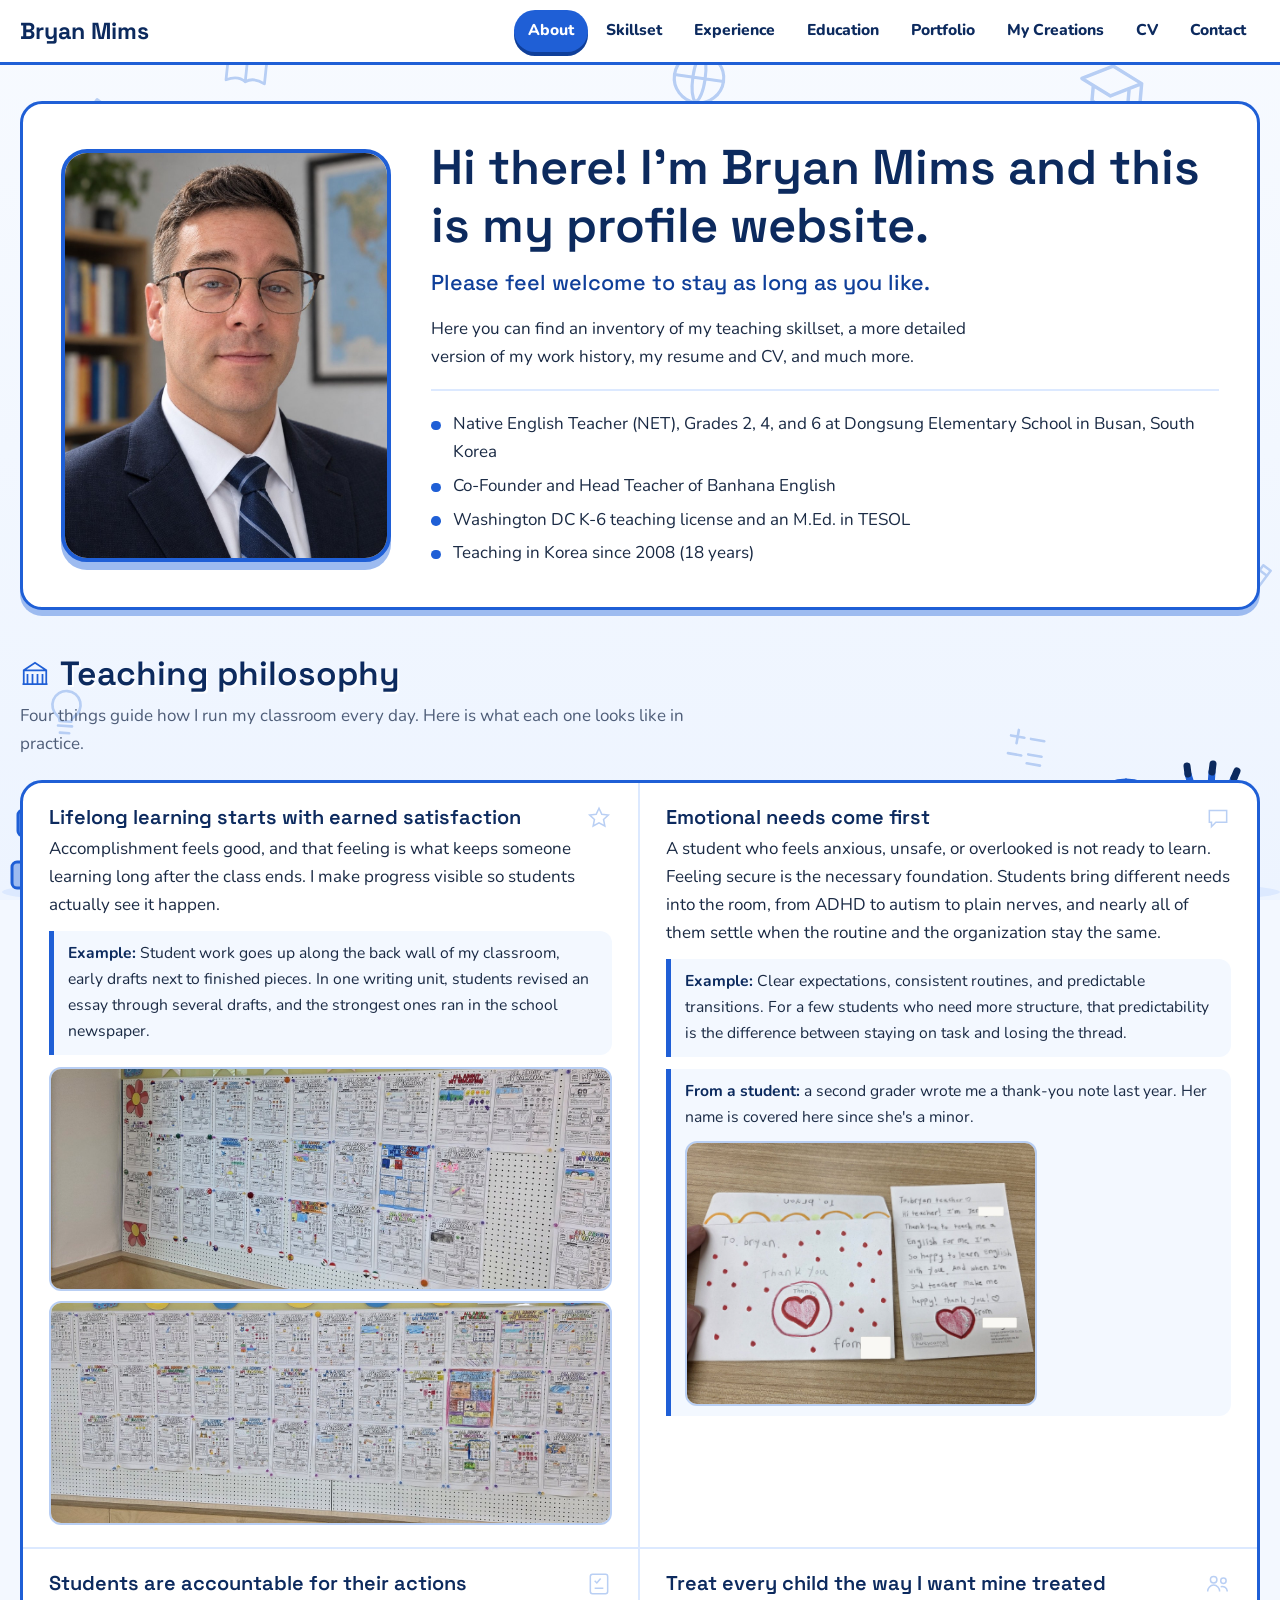
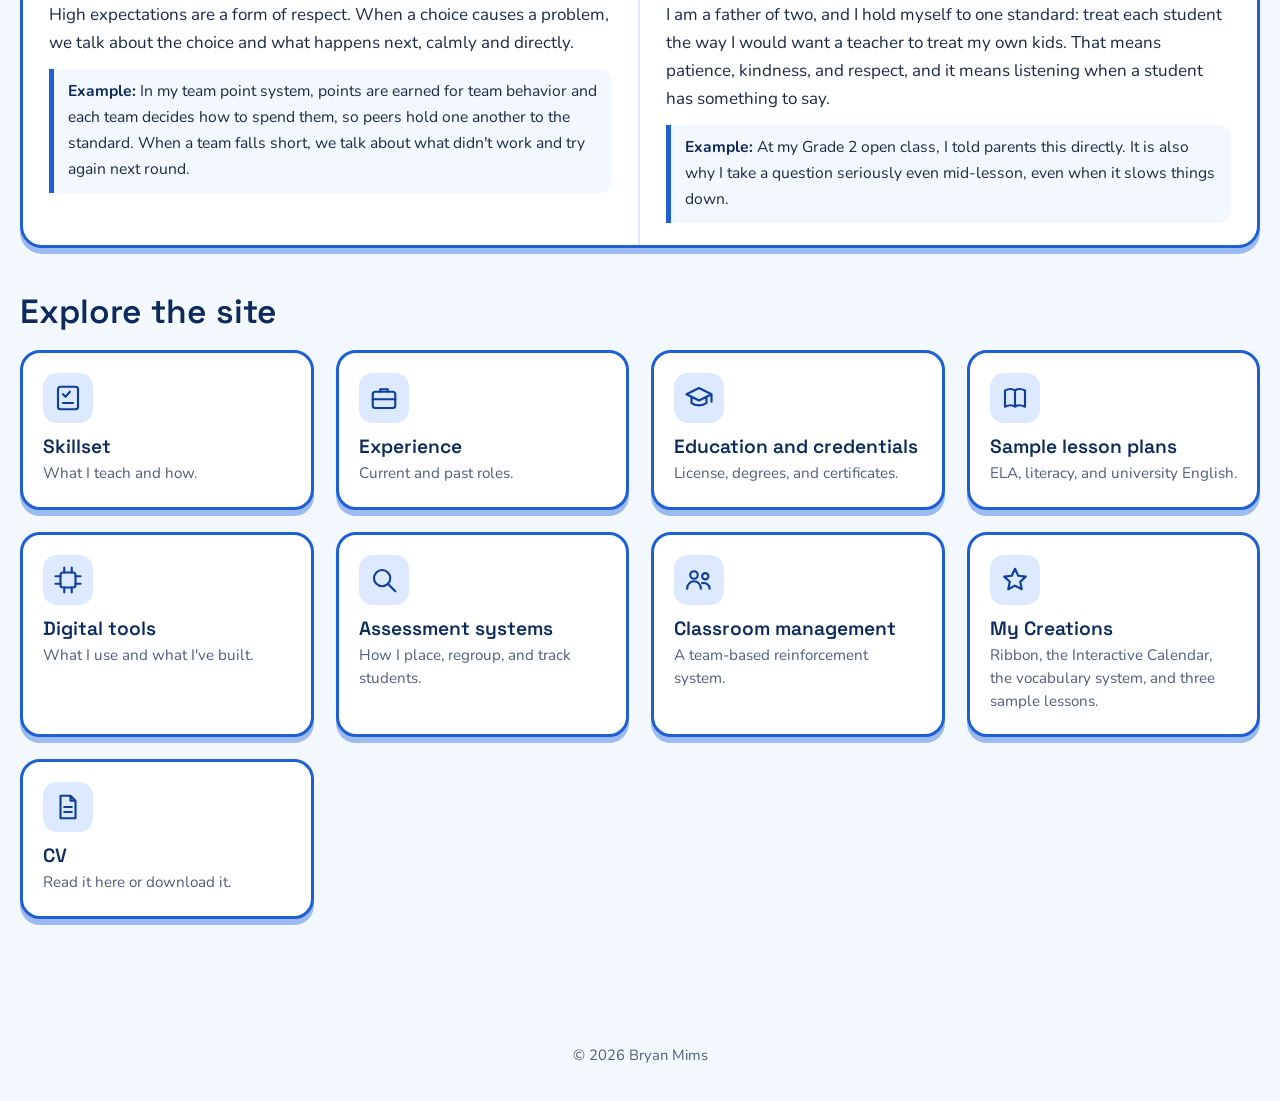
==== index.html @ e2390a22 "Add files via upload" ====
<!DOCTYPE html>
<html lang="en">
<head>
<meta charset="UTF-8">
<meta name="viewport" content="width=device-width, initial-scale=1">
<title>Bryan Mims | Elementary and EAL/ELA Teacher</title>
<meta name="description" content="Profile website of Bryan Mims, an elementary and EAL/ELA teacher in Busan, South Korea. Teaching skillset, work history, portfolio, resume and CV.">
<link rel="preconnect" href="https://fonts.googleapis.com">
<link rel="preconnect" href="https://fonts.gstatic.com" crossorigin>
<link href="https://fonts.googleapis.com/css2?family=Space+Grotesk:wght@500;600;700&family=Nunito:wght@400;600;700;800&display=swap" rel="stylesheet">
<style>
:root{
  --navy:#0C2A5E;
  --royal:#1F5FD6;
  --royal-dark:#0F3F9A;
  --sky:#DCE9FF;
  --ice:#F3F8FF;
  --line:#B9CFF4;
  --press:#9DBBF0;
  --ink:#1A2A44;
  --muted:#4E5D78;
  --white:#fff;
  --head:'Space Grotesk',system-ui,sans-serif;
  --body:'Nunito',system-ui,sans-serif;
}
*,*::before,*::after{box-sizing:border-box;margin:0;padding:0}
[hidden]{display:none!important}
html{scroll-behavior:auto}
body{font-family:var(--body);font-size:1.0625rem;line-height:1.65;color:var(--ink);background:var(--ice);min-height:100vh}
a{color:var(--royal);font-weight:700}
a:hover{color:var(--navy)}
:focus-visible{outline:3px solid var(--navy);outline-offset:3px;border-radius:6px}
[tabindex="-1"]:focus{outline:none}
h1,h2,h3{font-family:var(--head);color:var(--navy);line-height:1.2;font-weight:600}
h1{font-size:clamp(2rem,4.4vw,3.05rem)}
h2{font-size:clamp(1.55rem,3vw,2.1rem);margin-bottom:.5rem;text-shadow:2px 2px 0 rgba(255,255,255,.9)}
h3{font-size:1.25rem}
ul{padding-left:1.2rem}
li{margin:.3rem 0}
li::marker{color:var(--royal)}
.skip{position:absolute;left:-999px;top:8px;background:var(--navy);color:#fff;padding:8px 14px;border-radius:8px;z-index:200}
.skip:focus{left:8px}

/* ---------- background: faint line-art doodles that drift slowly ---------- */
.bg{position:fixed;inset:0;z-index:0;overflow:hidden;pointer-events:none;background:linear-gradient(180deg,#F7FAFF 0%,#EDF4FF 100%)}
.d{position:absolute;left:var(--x);top:var(--y);width:var(--s,64px);height:var(--s,64px);color:#B7CEF4;fill:none;stroke:currentColor;stroke-width:1.15;stroke-linecap:round;stroke-linejoin:round;
   transform:rotate(var(--r,0deg));animation:drift var(--t,20s) ease-in-out var(--dl,0s) infinite alternate}
@keyframes drift{to{transform:translate(var(--dx,10px),var(--dy,-16px)) rotate(calc(var(--r,0deg) + 5deg))}}
.corner{position:absolute;bottom:0}
.corner.l{left:0;width:190px}
.corner.r{right:0;width:220px}
@media (max-width:900px){.corner{display:none}.d.hide-sm{display:none}}
@media (prefers-reduced-motion:reduce){.d{animation:none}}

/* ---------- header ---------- */
header.top{position:sticky;top:0;z-index:100;background:var(--white);border-bottom:3px solid var(--royal)}
.bar{max-width:1580px;margin:0 auto;padding:10px 20px;display:flex;align-items:center;justify-content:space-between;gap:16px}
.brand{font-family:var(--head);font-size:1.45rem;font-weight:700;color:var(--navy);text-decoration:none;white-space:nowrap}
nav ul{list-style:none;display:flex;gap:4px;padding:0;flex-wrap:wrap}
nav li{margin:0}
nav a{display:block;padding:8px 14px;border-radius:999px;color:var(--navy);text-decoration:none;font-weight:800;font-size:.98rem;transition:background .15s}
nav a:hover{background:var(--sky)}
nav a[aria-current="page"]{background:var(--royal);color:#fff;box-shadow:0 4px 0 var(--royal-dark)}
.menu-btn{display:none;font:inherit;font-weight:800;background:var(--royal);color:#fff;border:0;border-radius:999px;padding:8px 18px;box-shadow:0 4px 0 var(--royal-dark);cursor:pointer}
@media (max-width:980px){
  .menu-btn{display:block}
  nav{display:none;position:absolute;left:0;right:0;top:100%;background:#fff;border-bottom:3px solid var(--royal);padding:8px 20px 16px}
  nav.open{display:block}
  nav ul{flex-direction:column}
}

/* ---------- layout ---------- */
main{position:relative;z-index:1;max-width:1580px;margin:0 auto;padding:36px 20px 80px}
.view > section,.view > header{margin-bottom:44px}
.lede{max-width:72ch;color:var(--muted);margin-bottom:22px}
.panel{background:var(--white);border:3px solid var(--royal);border-radius:22px;box-shadow:0 6px 0 var(--press);padding:28px 32px}
.soft{background:var(--white);border:2px solid var(--line);border-radius:18px;padding:22px 26px}
.stack > * + *{margin-top:18px}
.sec-target{scroll-margin-top:96px}
.pill{display:inline-block;font-size:.82rem;font-weight:800;padding:2px 12px;border-radius:999px;background:var(--sky);color:var(--royal-dark);border:1.5px solid var(--line);vertical-align:middle}
.file-link{display:inline-block;margin-left:8px;font-size:.92rem}
.btn{display:inline-block;background:var(--royal);color:#fff;text-decoration:none;font-weight:800;padding:10px 22px;border-radius:14px;box-shadow:0 5px 0 var(--royal-dark);transition:transform .1s}
.btn:hover{color:#fff;transform:translateY(-2px)}
.btn:active{transform:translateY(5px);box-shadow:none}
.btn.alt{background:#fff;color:var(--royal-dark);border:3px solid var(--royal);box-shadow:0 5px 0 var(--press)}
.btn.alt:hover{color:var(--navy)}

/* ---------- hero ---------- */
.hero{display:grid;grid-template-columns:330px 1fr;gap:40px;align-items:center;padding:34px 38px}
.portrait{width:100%;aspect-ratio:4/5;display:flex;align-items:flex-end;justify-content:center}
.portrait img{width:100%;height:100%;object-fit:cover;border:4px solid var(--royal);border-radius:26px;box-shadow:0 8px 0 var(--press);background:var(--sky)}
.portrait img.cutout{object-fit:contain;object-position:bottom;border:0;box-shadow:none;background:none;filter:drop-shadow(0 8px 18px rgba(12,42,94,.18))}
.hero h1{margin-bottom:10px}
.hero .welcome{font-family:var(--head);font-size:1.35rem;color:var(--royal-dark);font-weight:500;margin-bottom:14px}
.hero p{max-width:58ch}
.facts{list-style:none;padding:0;margin:18px 0 0;border-top:2px solid var(--sky);padding-top:14px}
.facts li{margin:.35rem 0;padding-left:1.4rem;position:relative}
.facts li::before{content:"";position:absolute;left:0;top:.62em;width:.6rem;height:.6rem;border-radius:50%;background:var(--royal)}
@media (max-width:820px){.hero{grid-template-columns:1fr;padding:24px}.portrait{max-width:280px;margin:0 auto}}

/* ---------- philosophy ---------- */
.phil{display:grid;grid-template-columns:1fr 1fr;gap:0}
.phil article{padding:22px 26px}
.phil article:nth-child(1),.phil article:nth-child(2){border-bottom:2px solid var(--sky)}
.phil article:nth-child(odd){border-right:2px solid var(--sky)}
.phil h3{margin-bottom:6px}
.phead{display:flex;align-items:flex-start;justify-content:space-between;gap:10px}
.p-ico{width:26px;height:26px;flex:none;fill:none;stroke:var(--line);stroke-width:1.4}
.eg em{font-style:italic;color:var(--muted);font-weight:600}
.wallgrid{display:grid;grid-template-columns:1fr 1fr;gap:10px;margin-top:12px}
.wallgrid img{width:100%;height:220px;object-fit:cover;object-position:top;border-radius:12px;border:2px solid var(--line)}
@media (max-width:480px){.wallgrid{grid-template-columns:1fr}.wallgrid img{height:260px}}
.wallstack{display:flex;flex-direction:column;gap:10px;margin-top:12px}
.wallstack img{width:100%;height:224px;object-fit:cover;object-position:center 60%;border-radius:12px;border:2px solid var(--line)}
.rulesgrid{display:grid;grid-template-columns:1fr 1fr;gap:10px;margin-top:12px}
.rulesgrid img{width:100%;height:260px;object-fit:contain;background:var(--ice);border-radius:12px;border:2px solid var(--line)}
@media (max-width:480px){.rulesgrid{grid-template-columns:1fr}}
.lessonrow{display:flex;align-items:center;justify-content:space-between;gap:20px;background:var(--white);border:2px solid var(--line);border-radius:16px;padding:16px 22px;margin-bottom:12px}
.lessonrow h3{font-size:1.05rem;margin-bottom:4px}
.lessonrow p{font-size:.92rem;color:var(--muted);margin:0}
.lessonrow .btn{flex:none}
@media (max-width:700px){.lessonrow{flex-direction:column;align-items:stretch;text-align:left}.lessonrow .btn{text-align:center}}
.eg{margin-top:12px;background:var(--ice);border-left:5px solid var(--royal);border-radius:0 12px 12px 0;padding:10px 14px;font-size:.98rem}
.eg b{color:var(--navy)}
@media (max-width:820px){.phil{grid-template-columns:1fr}.phil article{border-right:0!important;border-bottom:2px solid var(--sky)}.phil article:last-child{border-bottom:0}}

/* ---------- hub cards (borrowed from the Grade 2 open class dashboard) ---------- */
.hub{display:grid;grid-template-columns:repeat(4,1fr);gap:22px;margin-top:18px}
.card{display:block;text-decoration:none;color:var(--ink);background:var(--white);border:3px solid var(--royal);border-radius:20px;padding:20px 20px 22px;
      box-shadow:0 6px 0 var(--press);transition:transform .15s,box-shadow .15s,border-color .15s;font-weight:400}
.card:hover{transform:translateY(-3px);border-color:var(--navy);box-shadow:0 9px 0 var(--navy);color:var(--ink)}
.card:active{transform:translateY(6px);box-shadow:none}
.card .ico{width:50px;height:50px;border-radius:14px;background:var(--sky);display:grid;place-items:center;margin-bottom:12px}
.card .ico svg{width:30px;height:30px;fill:none;stroke:var(--royal-dark);stroke-width:1.7;stroke-linecap:round;stroke-linejoin:round}
.card h3{font-size:1.2rem;margin-bottom:4px}
.card p{font-size:.95rem;line-height:1.5;color:var(--muted)}
@media (max-width:1020px){.hub{grid-template-columns:repeat(2,1fr)}}
@media (max-width:520px){.hub{grid-template-columns:1fr}}

/* ---------- lists of skills / tools ---------- */
.two{display:grid;grid-template-columns:1fr 1fr;gap:22px}
@media (max-width:820px){.two{grid-template-columns:1fr}}
.tools{display:grid;grid-template-columns:repeat(2,1fr);gap:20px;margin-top:14px}
@media (max-width:820px){.tools{grid-template-columns:1fr}}
.tool h3{margin-bottom:6px}
.tool p{margin-bottom:8px}
.index-chips{display:flex;flex-wrap:wrap;gap:10px;margin:6px 0 30px}
.index-chips a{text-decoration:none;font-weight:800;font-size:.95rem;padding:7px 16px;border-radius:999px;background:#fff;border:2px solid var(--royal);color:var(--royal-dark)}
.index-chips a:hover{background:var(--royal);color:#fff}
.note{font-size:.95rem;color:var(--muted)}

/* ---------- experience ---------- */
.role{display:grid;grid-template-columns:190px 1fr;gap:26px}
.role + .role{margin-top:20px}
.when{font-family:var(--head);font-size:1.1rem;color:var(--royal-dark);font-weight:600}
.role h3{margin-bottom:2px}
.org{font-weight:800;color:var(--muted);margin-bottom:8px}
@media (max-width:760px){.role{grid-template-columns:1fr;gap:6px}}

/* ---------- CV paper ---------- */
.paper{background:#fff;border:2px solid var(--line);border-radius:6px;box-shadow:0 12px 30px rgba(12,42,94,.14);padding:44px 52px;max-width:820px;margin:8px auto 0}
.paper h1{font-size:2rem;text-align:left}
.paper .contact{color:var(--muted);margin-bottom:18px;border-bottom:3px solid var(--royal);padding-bottom:12px}
.paper h2{font-size:1.15rem;margin:22px 0 6px;text-shadow:none;border-bottom:1px solid var(--line);padding-bottom:3px}
.paper h3{font-size:1.02rem;font-family:var(--body);font-weight:800}
.paper p,.paper li{font-size:.98rem;line-height:1.55}
.paper .row{display:flex;justify-content:space-between;gap:12px;flex-wrap:wrap}
@media (max-width:640px){.paper{padding:26px 22px}}

footer{position:relative;z-index:1;text-align:center;color:var(--muted);font-size:.92rem;padding:0 20px 34px}
</style>
</head>
<body>
<a class="skip" href="#main">Skip to content</a>

<!-- icon library (used by the background and the cards) -->
<svg width="0" height="0" style="position:absolute" aria-hidden="true" focusable="false">
  <defs>
    <symbol id="i-book" viewBox="0 0 24 24"><path d="M4 6c3-1.5 6-1.5 8 0v13c-2-1.5-5-1.5-8 0z M20 6c-3-1.5-6-1.5-8 0v13c2-1.5 5-1.5 8 0z"/></symbol>
    <symbol id="i-pencil" viewBox="0 0 24 24"><path d="M4 20l1-4L17 4l3 3L8 19z M15 6l3 3"/></symbol>
    <symbol id="i-bulb" viewBox="0 0 24 24"><path d="M9 18h6 M10 21h4 M12 3a6 6 0 0 0-3.5 10.9c.6.5 1 1.2 1 2.1h5c0-.9.4-1.6 1-2.1A6 6 0 0 0 12 3z"/></symbol>
    <symbol id="i-globe" viewBox="0 0 24 24"><circle cx="12" cy="12" r="9"/><path d="M3 12h18 M12 3c3 3 3 15 0 18 M12 3c-3 3-3 15 0 18"/></symbol>
    <symbol id="i-ruler" viewBox="0 0 24 24"><rect x="2" y="8" width="20" height="8" rx="1.5"/><path d="M6 8v3 M10 8v4 M14 8v3 M18 8v4"/></symbol>
    <symbol id="i-bubble" viewBox="0 0 24 24"><path d="M4 5h16v11H10l-4 4v-4H4z"/></symbol>
    <symbol id="i-cap" viewBox="0 0 24 24"><path d="M2 9l10-5 10 5-10 5z M6 11.5V16c3 2.5 9 2.5 12 0v-4.5 M22 9v6"/></symbol>
    <symbol id="i-search" viewBox="0 0 24 24"><circle cx="10.5" cy="10.5" r="6.5"/><path d="M15.5 15.5L21 21"/></symbol>
    <symbol id="i-star" viewBox="0 0 24 24"><path d="M12 3l2.6 5.6 6 .7-4.4 4.1 1.2 6L12 16.5 6.6 19.4l1.2-6L3.4 9.3l6-.7z"/></symbol>
    <symbol id="i-math" viewBox="0 0 24 24"><path d="M5 8h6 M8 5v6 M14 8h6 M5 16h6 M14 15h6 M14 19h6"/></symbol>
    <symbol id="i-people" viewBox="0 0 24 24"><circle cx="8" cy="8" r="3"/><circle cx="17" cy="9" r="2.5"/><path d="M2.5 19c0-3.5 2.5-6 5.5-6s5.5 2.5 5.5 6 M14.5 14.5c3-.6 6 1 6 4.5"/></symbol>
    <symbol id="i-check" viewBox="0 0 24 24"><rect x="4" y="3" width="16" height="18" rx="2"/><path d="M8 9l2 2 3.5-4 M8 16h8"/></symbol>
    <symbol id="i-briefcase" viewBox="0 0 24 24"><rect x="3" y="7" width="18" height="13" rx="2"/><path d="M9 7V5h6v2 M3 13h18"/></symbol>
    <symbol id="i-doc" viewBox="0 0 24 24"><path d="M6 3h8l4 4v14H6z M14 3v4h4 M9 12h6 M9 16h6"/></symbol>
    <symbol id="i-chip" viewBox="0 0 24 24"><rect x="6" y="6" width="12" height="12" rx="2"/><path d="M9 2v4 M15 2v4 M9 18v4 M15 18v4 M2 9h4 M2 15h4 M18 9h4 M18 15h4"/></symbol>
    <symbol id="i-columns" viewBox="0 0 24 24"><path d="M2 20h20 M3 20V9l9-6 9 6v11 M6 20v-8 M10 20v-8 M14 20v-8 M18 20v-8 M3 9h18"/></symbol>
  </defs>
</svg>

<div class="bg" aria-hidden="true">
  <svg class="d" style="--x:4%;--y:10%;--s:70px;--r:-8deg;--t:22s"><use href="#i-pencil"/></svg>
  <svg class="d" style="--x:17%;--y:4%;--s:58px;--r:6deg;--t:18s;--dl:-4s"><use href="#i-book"/></svg>
  <svg class="d hide-sm" style="--x:33%;--y:12%;--s:52px;--r:-4deg;--t:24s;--dl:-9s"><use href="#i-bulb"/></svg>
  <svg class="d" style="--x:52%;--y:5%;--s:66px;--r:8deg;--t:20s;--dl:-2s"><use href="#i-globe"/></svg>
  <svg class="d hide-sm" style="--x:68%;--y:13%;--s:54px;--r:-10deg;--t:26s;--dl:-12s"><use href="#i-star"/></svg>
  <svg class="d" style="--x:84%;--y:6%;--s:72px;--r:5deg;--t:19s;--dl:-6s"><use href="#i-cap"/></svg>
  <svg class="d hide-sm" style="--x:93%;--y:24%;--s:56px;--r:-6deg;--t:23s;--dl:-3s"><use href="#i-bubble"/></svg>
  <svg class="d" style="--x:2%;--y:34%;--s:60px;--r:9deg;--t:21s;--dl:-8s"><use href="#i-math"/></svg>
  <svg class="d hide-sm" style="--x:8%;--y:56%;--s:66px;--r:-5deg;--t:25s;--dl:-14s"><use href="#i-ruler"/></svg>
  <svg class="d" style="--x:90%;--y:44%;--s:62px;--r:7deg;--t:22s;--dl:-5s"><use href="#i-search"/></svg>
  <svg class="d hide-sm" style="--x:96%;--y:62%;--s:52px;--r:-8deg;--t:18s;--dl:-10s"><use href="#i-pencil"/></svg>
  <svg class="d" style="--x:3%;--y:76%;--s:56px;--r:4deg;--t:24s;--dl:-7s"><use href="#i-bulb"/></svg>
  <svg class="d hide-sm" style="--x:22%;--y:88%;--s:58px;--r:-7deg;--t:20s;--dl:-1s"><use href="#i-star"/></svg>
  <svg class="d" style="--x:44%;--y:90%;--s:60px;--r:5deg;--t:27s;--dl:-11s"><use href="#i-book"/></svg>
  <svg class="d hide-sm" style="--x:63%;--y:86%;--s:64px;--r:-4deg;--t:21s;--dl:-13s"><use href="#i-globe"/></svg>
  <svg class="d" style="--x:78%;--y:80%;--s:54px;--r:10deg;--t:19s;--dl:-5s"><use href="#i-math"/></svg>
  <!-- bottom-left: stack of books -->
  <svg class="corner l" viewBox="0 0 190 130" fill="none" stroke-linejoin="round" stroke-linecap="round">
    <ellipse cx="80" cy="122" rx="78" ry="8" fill="#DCE9FF"/>
    <rect x="12" y="92" width="140" height="26" rx="5" fill="#9DBBF0" stroke="#1F5FD6" stroke-width="3"/>
    <rect x="26" y="66" width="120" height="26" rx="5" fill="#DCE9FF" stroke="#1F5FD6" stroke-width="3"/>
    <rect x="18" y="40" width="126" height="26" rx="5" fill="#6F9BEA" stroke="#1F5FD6" stroke-width="3"/>
    <path d="M32 105h34 M44 79h34 M34 53h34" stroke="#fff" stroke-width="4"/>
  </svg>
  <!-- bottom-right: globe and pencil cup -->
  <svg class="corner r" viewBox="0 0 220 150" fill="none" stroke-linejoin="round" stroke-linecap="round">
    <ellipse cx="120" cy="142" rx="100" ry="8" fill="#DCE9FF"/>
    <circle cx="66" cy="72" r="42" fill="#DCE9FF" stroke="#1F5FD6" stroke-width="3"/>
    <path d="M24 72h84 M66 30c16 14 16 70 0 84 M66 30c-16 14-16 70 0 84" stroke="#1F5FD6" stroke-width="3"/>
    <path d="M40 128h52 M66 114v14" stroke="#1F5FD6" stroke-width="5"/>
    <path d="M136 50L128 24 M150 50l2-28 M164 50l10-22" stroke="#1F5FD6" stroke-width="7"/>
    <path d="M128 24l-1-8 M152 22l1-8 M174 28l3-7" stroke="#0C2A5E" stroke-width="7"/>
    <rect x="124" y="50" width="56" height="70" rx="8" fill="#9DBBF0" stroke="#1F5FD6" stroke-width="3"/>
    <path d="M124 74h56" stroke="#fff" stroke-width="4"/>
  </svg>
</div>

<header class="top">
  <div class="bar">
    <a class="brand" href="#/about">Bryan Mims</a>
    <button class="menu-btn" id="menu-btn" aria-expanded="false" aria-controls="nav">Menu</button>
    <nav id="nav" aria-label="Main">
      <ul>
        <li><a href="#/about" data-view="about">About</a></li>
        <li><a href="#/teaching" data-view="teaching">Skillset</a></li>
        <li><a href="#/experience" data-view="experience">Experience</a></li>
        <li><a href="#/learning" data-view="learning">Education</a></li>
        <li><a href="#/portfolio" data-view="portfolio">Portfolio</a></li>
        <li><a href="#/creations" data-view="creations">My Creations</a></li>
        <li><a href="#/cv" data-view="cv">CV</a></li>
        <li><a href="#/contact" data-view="contact">Contact</a></li>
      </ul>
    </nav>
  </div>
</header>

<main id="main">

<!-- =============================== ABOUT =============================== -->
<div class="view" id="v-about">
  <section class="panel hero" aria-labelledby="hi">
    <div class="portrait">
      <img id="portrait" src="bryan.jpg" alt="Bryan Mims" width="330" height="412">
    </div>
    <div>
      <h1 id="hi">Hi there! I'm Bryan Mims and this is my profile website.</h1>
      <p class="welcome">Please feel welcome to stay as long as you like.</p>
      <p>Here you can find an inventory of my teaching skillset, a more detailed version of my work history, my resume and CV, and much more.</p>
      <ul class="facts">
        <li>Native English Teacher (NET), Grades 2, 4, and 6 at Dongsung Elementary School in Busan, South Korea</li>
        <li>Co-Founder and Head Teacher of Banhana English</li>
        <li>Washington DC K-6 teaching license and an M.Ed. in TESOL</li>
        <li>Teaching in Korea since 2008 (<span data-years-since="2008-07">18</span> years)</li>
      </ul>
    </div>
  </section>

  <section aria-labelledby="phil-h">
    <h2 id="phil-h" style="display:flex;align-items:center;gap:10px">
      <svg width="30" height="30" style="stroke:var(--royal);stroke-width:1.4;fill:none;flex:none"><use href="#i-columns"/></svg>
      Teaching philosophy
    </h2>
    <p class="lede">Four things guide how I run my classroom every day. Here is what each one looks like in practice.</p>
    <div class="panel phil" style="padding:0">
      <article>
        <div class="phead"><h3>Lifelong learning starts with earned satisfaction</h3><svg class="p-ico"><use href="#i-star"/></svg></div>
        <p>Accomplishment feels good, and that feeling is what keeps someone learning long after the class ends. I make progress visible so students actually see it happen.</p>
        <p class="eg"><b>Example:</b> Student work goes up along the back wall of my classroom, early drafts next to finished pieces. In one writing unit, students revised an essay through several drafts, and the strongest ones ran in the school newspaper.</p>
        <div class="wallstack">
          <img src="wall-1.jpg" alt="Student vacation-report projects displayed along the classroom wall" loading="lazy">
          <img src="wall-2.jpg" alt="A full wall of student work covering multiple grade sections" loading="lazy">
        </div>
      </article>
      <article>
        <div class="phead"><h3>Emotional needs come first</h3><svg class="p-ico"><use href="#i-bubble"/></svg></div>
        <p>A student who feels anxious, unsafe, or overlooked is not ready to learn. Feeling secure is the necessary foundation. Students bring different needs into the room, from ADHD to autism to plain nerves, and nearly all of them settle when the routine and the organization stay the same.</p>
        <p class="eg"><b>Example:</b> Clear expectations, consistent routines, and predictable transitions. For a few students who need more structure, that predictability is the difference between staying on task and losing the thread.</p>
        <p class="eg" style="margin-top:12px"><b>From a student:</b> a second grader wrote me a thank-you note last year. Her name is covered here since she's a minor. <img src="thankyou-card-redacted.jpg" alt="A handwritten thank-you card from a student, name redacted" loading="lazy" style="display:block;margin-top:10px;border-radius:12px;border:2px solid var(--line);max-width:352px;width:100%"></p>
      </article>
      <article>
        <div class="phead"><h3>Students are accountable for their actions</h3><svg class="p-ico"><use href="#i-check"/></svg></div>
        <p>High expectations are a form of respect. When a choice causes a problem, we talk about the choice and what happens next, calmly and directly.</p>
        <p class="eg"><b>Example:</b> In my team point system, points are earned for team behavior and each team decides how to spend them, so peers hold one another to the standard. When a team falls short, we talk about what didn't work and try again next round.</p>
      </article>
      <article>
        <div class="phead"><h3>Treat every child the way I want mine treated</h3><svg class="p-ico"><use href="#i-people"/></svg></div>
        <p>I am a father of two, and I hold myself to one standard: treat each student the way I would want a teacher to treat my own kids. That means patience, kindness, and respect, and it means listening when a student has something to say.</p>
        <p class="eg"><b>Example:</b> At my Grade 2 open class, I told parents this directly. It is also why I take a question seriously even mid-lesson, even when it slows things down.</p>
      </article>
    </div>
  </section>

  <section aria-labelledby="hub-h">
    <h2 id="hub-h">Explore the site</h2>
    <div class="hub">
      <a class="card" href="#/teaching"><div class="ico"><svg><use href="#i-check"/></svg></div><h3>Skillset</h3><p>What I teach and how.</p></a>
      <a class="card" href="#/experience"><div class="ico"><svg><use href="#i-briefcase"/></svg></div><h3>Experience</h3><p>Current and past roles.</p></a>
      <a class="card" href="#/learning"><div class="ico"><svg><use href="#i-cap"/></svg></div><h3>Education and credentials</h3><p>License, degrees, and certificates.</p></a>
      <a class="card" href="#/portfolio/lessons"><div class="ico"><svg><use href="#i-book"/></svg></div><h3>Sample lesson plans</h3><p>ELA, literacy, and university English.</p></a>
      <a class="card" href="#/portfolio/tools"><div class="ico"><svg><use href="#i-chip"/></svg></div><h3>Digital tools</h3><p>What I use and what I've built.</p></a>
      <a class="card" href="#/portfolio/assessment"><div class="ico"><svg><use href="#i-search"/></svg></div><h3>Assessment systems</h3><p>How I place, regroup, and track students.</p></a>
      <a class="card" href="#/teaching/management"><div class="ico"><svg><use href="#i-people"/></svg></div><h3>Classroom management</h3><p>A team-based reinforcement system.</p></a>
      <a class="card" href="#/creations"><div class="ico"><svg><use href="#i-star"/></svg></div><h3>My Creations</h3><p>Ribbon, the Interactive Calendar, the vocabulary system, and three sample lessons.</p></a>
      <a class="card" href="#/cv"><div class="ico"><svg><use href="#i-doc"/></svg></div><h3>CV</h3><p>Read it here or download it.</p></a>
    </div>
  </section>
</div>

<!-- =============================== TEACHING =============================== -->
<div class="view" id="v-teaching" hidden>
  <header>
    <h1>Teaching</h1>
    <p class="lede">My teaching skillset, grouped by the kind of work. I plan with the Science of Learning in mind: retrieval practice, spaced repetition, and cognitive load.</p>
  </header>

  <section class="two">
    <div class="soft" id="teaching-language">
      <h3>Language and literacy</h3>
      <ul>
        <li>EAL and ELA instruction ranging from foundational language work to textual analysis and formal essay composition, including literature analysis covering theme, character, foreshadowing, and symbolism</li>
        <li>Vocabulary instruction on a CEFR-aligned progression across 20 lists</li>
        <li>TOEIC Bridge preparation, with TOEIC Bridge scores used to level students</li>
        <li>Sentence frames, word banks, and visual supports for lower-level English learners</li>
      </ul>
    </div>
    <div class="soft" id="teaching-differentiation">
      <h3>Differentiation</h3>
      <ul>
        <li>Vocabulary test scores regroup students into mild, medium, and spicy tiers</li>
        <li>Kagan cooperative groups of four</li>
        <li>Responsive differentiation for students showing attention or executive-function challenges, based on what I observe in class</li>
      </ul>
    </div>
    <div class="soft" id="teaching-design">
      <h3>Instructional design</h3>
      <ul>
        <li>I start from the coursebook, then build my own pacing schedule and unit arc so the material fits the school calendar</li>
        <li>Practice ratios follow Rosenshine's principles, and content is chunked to manage cognitive load</li>
        <li>Retrieval practice and spaced repetition are built into tests and lesson sequences</li>
        <li>24+ interactive lesson decks and games for Grades 2, 3, 4, and 6, made for classroom TV display</li>
      </ul>
    </div>
    <div class="soft" id="teaching-tech">
      <h3>Technology and Agentic AI</h3>
      <ul>
        <li>Google Workspace and Google Classroom for daily instruction and communication</li>
        <li>Creative problem solving through Agentic AI: I direct Claude Projects to produce lesson decks, worksheets, pacing plans, and assessment tools</li>
        <li>I write the pedagogy and the specification. Claude writes the code under my direction</li>
      </ul>
      <p style="margin-top:10px"><a href="#/portfolio/tools">See everything I use and everything I've built</a></p>
    </div>
  </section>

  <section class="panel sec-target" id="teaching-management">
    <h2>Classroom management</h2>
    <div class="stack">
      <p>I built a team-based positive reinforcement system grounded in Kagan cooperative learning research. Points are awarded for team behavior, not individual behavior, and each team decides together how to spend what it has earned.</p>
      <p>That makes it different from individual token systems such as ClassDojo. Students have to hold one another accountable, and the team stays cohesive because everyone shares the outcome.</p>
      <ul>
        <li>Casual but strict, built through consistent routines rather than rigid control</li>
        <li>24 forty-minute periods a week, with classes rotating through my room all day</li>
        <li>New at Dongsung in 2026. My observation is that behavior has improved. I have not yet tracked referral or transition-time data</li>
      </ul>
      <div class="rulesgrid">
        <img src="rules-1.jpg" alt="Classroom rule signs: No Silly Monkeys, No Touchy Turtles" loading="lazy">
        <img src="rules-2-point-store.jpg" alt="Classroom rule signs and Bryan's Point Store tracking sheet" loading="lazy">
      </div>
      <p><a href="classroom-management.html">Read the full case study</a></p>
    </div>
  </section>
</div>

<!-- =============================== PORTFOLIO =============================== -->
<div class="view" id="v-portfolio" hidden>
  <header>
    <h1>Portfolio</h1>
    <p class="lede">The evidence behind the skills list. Jump to a section or read straight through.</p>
    <div class="index-chips">
      <a href="#/portfolio/curriculum">Curriculum design</a>
      <a href="#/portfolio/eal">EAL and multilingual learners</a>
      <a href="#/portfolio/tools">Technology and AI</a>
      <a href="#/portfolio/elementary">Elementary teaching</a>
      <a href="#/portfolio/university">University teaching</a>
      <a href="#/portfolio/assessment">Assessment</a>
      <a href="#/portfolio/lessons">Lesson plans</a>
      <a href="#/portfolio/projects">Classroom projects</a>
      <a href="#/learning">Credentials</a>
    </div>
  </header>

  <section class="soft sec-target" id="portfolio-curriculum">
    <h2>Curriculum design</h2>
    <ul>
      <li>Designed the school-wide vocabulary curriculum at Dongsung: 20 lists (5 grades by 4 proficiency levels) on a CEFR-aligned progression</li>
      <li>Built the master list in the first semester so it could be reused in later semesters, not used once and dropped</li>
      <li>Audited the lists for duplicate words across grades and for translation ambiguity</li>
      <li>Build pacing schedules from the coursebook and the real school calendar, including holidays, testing days, and special classes</li>
    </ul>
    <p style="margin-top:8px"><a href="vocabulary-system.html">Read the vocabulary system case study</a> &middot; <a href="#/creations">See how the words are chosen</a></p>
  </section>

  <section class="soft sec-target" id="portfolio-eal">
    <h2>EAL and multilingual learners</h2>
    <ul>
      <li>Teaching English learners in Korea since July 2008, currently Grades 2, 4, and 6</li>
      <li>M.Ed. in TESOL (Framingham State University) and a 160-hour TESOL Certificate (University of Wisconsin-River Falls)</li>
      <li>Lesson decks include Korean translation toggles, so students can check meaning when they need to</li>
      <li>Instruction ranges from foundational language work to textual analysis and formal essay composition, even though the course label says EAL</li>
    </ul>
  </section>

  <section class="sec-target" id="portfolio-tools">
    <h2>Technology and AI</h2>
    <p class="lede" style="margin-bottom:6px">I design the pedagogy and write the specifications. Claude, working under my direction through Agentic AI workflows, writes the code. I do not present this as personal programming skill.</p>
    <div class="soft" style="margin-bottom:20px">
      <h3>What I use</h3>
      <ul>
        <li>Google Workspace and Google Classroom for lesson materials, communication, and daily class management</li>
        <li>Claude Projects, directed to build lesson decks, worksheets, pacing plans, and assessment tools against my own specifications</li>
      </ul>
    </div>
    <h3 style="margin-bottom:12px">What I've built</h3>
    <div class="tools">
      <div class="soft tool"><h3>Vocabulary assessment system</h3><p>A Python pipeline that prints tests and answer keys for all 20 lists from a single source.</p><a href="vocabulary-system.html">Case study</a></div>
      <div class="soft tool"><h3>HTML lesson builder</h3><p>24+ interactive lessons and games on a fixed 1280 by 720 canvas for classroom TVs, built from the coursebook I am teaching.</p><a href="lesson-builder.html">Case study</a></div>
      <div class="soft tool"><h3>Growth Spiral <span class="pill">In development</span></h3><p>A formative assessment pipeline. I photograph student work, Claude scores and sorts it by skill, and a Google Sheet tracks each student and skill over time.</p><a href="growth-spiral.html">Case study</a></div>
      <div class="soft tool"><h3>Interactive Calendar</h3><p>An adaptive weekly, monthly, and yearly planner that recalculates pacing automatically when a lesson is skipped or cut short.</p><a href="#/creations">See it in My Creations</a></div>
      <div class="soft tool"><h3>Ribbon Overlay</h3><p>A desktop app that runs over ebooks and slides as a team score tracker, timer, and randomizer, now with an attendance module.</p><a href="#/creations">Try the live demo</a></div>
      <div class="soft tool"><h3>Essay self-correction tool</h3><p>Takes a photo of a rough-draft essay and produces a worksheet that helps students find and fix their own errors. I used it to rank essays for the school newspaper.</p></div>
      <div class="soft tool"><h3>Writing Helper</h3><p>A conversational Claude project for second-draft feedback and rubric-based grades on essays students submit as text.</p></div>
    </div>
  </section>

  <section class="soft sec-target" id="portfolio-elementary">
    <h2>Elementary teaching</h2>
    <ul>
      <li>Grades 2, 4, and 6 at Dongsung Elementary School since April 2026, with classes of 16 to 22 students</li>
      <li>Lesson decks written for four textbook series: Oxford Beehive, Voices 2, Oxford Discover, and Wonderful World</li>
      <li>Elementary Education Teacher License (K-6), Washington DC</li>
    </ul>
  </section>

  <section class="soft sec-target" id="portfolio-university">
    <h2>University teaching</h2>
    <ul>
      <li>Taught at Dong-A University in Busan from 2016 to 2026, alongside running Banhana English for the whole period</li>
      <li>Outstanding Teacher Award, Pukyong National University, 2013 and 2014</li>
    </ul>
  </section>

  <section class="soft sec-target" id="portfolio-assessment">
    <h2>Assessment</h2>
    <ul>
      <li><b>Placement:</b> TOEIC Bridge scores level students</li>
      <li><b>Regrouping:</b> vocabulary test scores move students between mild, medium, and spicy tiers inside Kagan teams of four</li>
      <li><b>Test design:</b> word order is re-randomized on every test, and some words deliberately repeat between tests for retrieval practice</li>
      <li><b>Tracking:</b> Growth Spiral records scores by student and skill over time (in development)</li>
      <li><b>Writing:</b> rubric-based scoring, with rubrics generated to fit each project</li>
    </ul>
  </section>

  <section class="soft sec-target" id="portfolio-lessons">
    <h2>Sample lesson plans</h2>
    <p class="note" style="margin-bottom:8px">A five-lesson Grade 5 ELA unit on travel writing and evidence in reading, written as a teacher candidate in my DC K-6 preparation program, with clinical practice at Banhana English.</p>
    <ol style="padding-left:1.4rem">
      <li>A Trip to Peru <a class="file-link" href="lesson-plans/lesson-1-a-trip-to-peru.pdf" data-file hidden>PDF</a></li>
      <li>The Grand Canyon: Vocabulary Discovery <a class="file-link" href="lesson-plans/lesson-2-grand-canyon.pdf" data-file hidden>PDF</a></li>
      <li>Brochure Creation, Part 1 <a class="file-link" href="lesson-plans/lesson-3-brochure-creation.pdf" data-file hidden>PDF</a></li>
      <li>Presentation Polishing <a class="file-link" href="lesson-plans/lesson-4-presentation-polishing.pdf" data-file hidden>PDF</a></li>
      <li>Life Out There: Evidence in Reading <a class="file-link" href="lesson-plans/lesson-5-evidence-in-reading.pdf" data-file hidden>PDF</a></li>
    </ol>

    <p class="note" style="margin:20px 0 8px">Three of the interactive lesson decks I direct Claude to build, shown as I actually use them in class. Each is a single self-contained page.</p>
    <ul style="padding-left:1.4rem">
      <li><b>Tech &amp; Talk</b> (Grade 6, Module 4) &nbsp;
        <a href="tech-talk-g6-lesson.html">View lesson</a> &middot;
        <a href="tech-talk-g6-lesson.html" download>Download</a>
      </li>
      <li><b>Around Town: Transportation</b> (Grade 2, Unit 5) &nbsp;
        <a href="around-town-g2-lesson.html">View lesson</a> &middot;
        <a href="around-town-g2-lesson.html" download>Download</a>
      </li>
      <li><b>Percy Jackson and the Lightning Thief</b> (Chapter 10 demo) &nbsp;
        <a href="percy-jackson-ch10-lesson.html">View lesson</a> &middot;
        <a href="percy-jackson-ch10-lesson.html" download>Download</a>
      </li>
    </ul>
  </section>

  <section class="soft sec-target" id="portfolio-projects">
    <h2>Classroom projects</h2>
    <ul>
      <li><b>Grade 2 open class:</b> a grocery store lesson for parents. Students guess foods from clues, learn negotiation phrases with Korean support, practice in pairs, and then perform</li>
      <li><b>School newspaper:</b> the essay self-correction tool helped rank student essays to choose the writers whose work was published</li>
      <li><b>Interactive lesson games:</b> made for classroom TVs and used in real lessons</li>
    </ul>
  </section>
</div>

<!-- =============================== MY CREATIONS =============================== -->
<div class="view" id="v-creations" hidden>
  <header>
    <h1>My Creations</h1>
    <p class="lede">Tools I built to solve a real problem in my own teaching, and sample lessons I've made along the way.</p>
  </header>

  <h2 style="margin-bottom:14px">Tools I created</h2>

  <section class="panel sec-target" id="creations-ribbon">
    <h2>Ribbon Overlay, version 3</h2>
    <p>I couldn't find a tool that did everything I needed for classroom management, so I built one myself, with a little help from Claude. This is Ribbon, version 3.</p>
    <p>It's a lightweight tool that starts as a small floating button sitting on top of anything on your screen: a PowerPoint, a website, an ebook, a PDF, whatever you're teaching from. Click it, and it expands into a full ribbon of tools, still floating on top of everything underneath. I've since combined it with a separate whiteboard website, which replicates most of what my standalone lesson decks do, with far less prep time.</p>
    <h3 style="margin-top:14px">Built in</h3>
    <ul>
      <li>A countdown timer</li>
      <li>Group and team points</li>
      <li>A group-order randomizer</li>
      <li>A random student selector tied to Kagan cooperative learning roles &mdash; each desk is labeled with a color for its group and a letter (A/B/C/D) for its role within that group, so the ribbon can call on "Blue C" and every student knows exactly who that is</li>
      <li>A customizable celebration pop-up. One class is obsessed with moon shoes, the 90s toy, long story, so I loaded a picture of one in and click it whenever a student does something above and beyond, on top of the usual team point</li>
      <li>An attendance module that tracks daily attendance and behavior strikes over the long term</li>
    </ul>
    <p style="margin-top:16px"><a class="btn" href="ribbon-demo.html" style="font-size:1.05rem">Try it here (no download version)</a></p>
    <p class="note" style="margin-top:8px">This is a self-contained HTML version. There's nothing to download to try it.</p>
  </section>

  <section class="panel sec-target" id="creations-calendar">
    <h2>Interactive Calendar</h2>
    <p>An adaptive weekly, monthly, and yearly planner. It tracks grade-level lesson progression against the school schedule, and when a lesson is skipped, cut short, or interrupted, it recalculates the class's position in the curriculum automatically.</p>
    <p>A built-in AI advisor recommends whether unfinished content should carry into the next session, fold into a later review, or be dropped, weighing retrieval-practice and pacing tradeoffs. It tracks holidays and recurring events, and surfaces how many free days remain for games, review, or extra instruction.</p>
    <p>Currently configured for Dongsung's own schedule. The underlying template could be adapted to another teacher's schedule with modification. Screenshots below; book titles and the school name are redacted.</p>
    <div class="wallgrid" style="margin-top:16px">
      <img src="planner-weekly-view.png" alt="Interactive Calendar board showing lesson status by color: completed, partial, and flagged" loading="lazy" style="height:220px">
      <img src="planner-progression-view.png" alt="Curriculum progression view grouping lessons by month, week, and unit" loading="lazy" style="height:220px">
    </div>
  </section>

  <section class="panel sec-target" id="creations-vocab">
    <h2>Vocabulary Assessment System: how the words get chosen</h2>
    <p>An 800-word vocabulary curriculum across five grades and four proficiency tiers. Every word passes through six weighted gates, anchored to each grade-and-level cell's own prior-semester profile rather than one flat difficulty cutoff, so a high-level cell still demands rarer words than a low-level one even after the whole list moves up a notch.</p>
    <div class="two" style="margin-top:14px">
      <div class="soft">
        <h3>The six gates</h3>
        <ul>
          <li><b>Corpus frequency</b> (~35%) &mdash; cell-anchored to each cell's own prior-semester 10th percentile, not a flat threshold</li>
          <li><b>Lexical utility / CEFR tier</b> (~20%) &mdash; weights academic-utility words</li>
          <li><b>Age-of-acquisition</b> (~15%) &mdash; added after raw frequency let in age-inappropriate abstract words</li>
          <li><b>Morphological generativity</b> (~15%) &mdash; favors words that seed a family (base to derivative)</li>
          <li><b>Imageability/concreteness</b> (~10%) &mdash; same reasoning as age-of-acquisition, protects against adult-corpus bias</li>
          <li><b>Curriculum alignment and spelling variety</b> (~5%) &mdash; a tie-breaker, not a gate</li>
        </ul>
      </div>
      <div class="soft">
        <h3>Hard rules on top of the weighting</h3>
        <ul>
          <li>No word from the prior semester's list can reappear</li>
          <li>No word repeats within the same proficiency level across grades</li>
          <li>Only base-form headwords, even where a sentence uses an inflected form</li>
          <li>Part-of-speech mix is targeted by level: harder levels skew noun and verb heavy, easier levels allow more adjectives</li>
          <li>At Grades 2 and 3 only, a word can drop below the frequency floor if it's highly concrete and acquired early, since adult corpora undercount ordinary children's words like <i>apple</i> or <i>frog</i></li>
        </ul>
      </div>
    </div>
    <p style="margin-top:14px">Concreteness and age-of-acquisition weren't in the first version. I tested raw adult-corpus frequency alone first, and it let rare adult-domain words through while blocking perfectly good concrete words a child already knows. Adding those two gates fixed it.</p>
    <p>I check my own work: every grade-and-level cell's average word length moved up slightly from last semester, never backward, never by more than about half a letter. That was the design goal &mdash; extend gradually, not jump &mdash; and the numbers confirm it held. Paired with an AI-assisted process that generates print-ready tests and answer keys directly from the word lists.</p>
    <p style="margin-top:10px"><a href="vocab-master-list.xlsx" download>Download the master word list (.xlsx)</a></p>
  </section>

  <h2 style="margin:38px 0 6px">Sample interactive lessons</h2>
  <p class="lede" style="margin-bottom:14px">I've built one of these for every chapter of a full novel unit, plus dozens of others across four grades. Each one has a lesson plan included, built right into the deck. They take real time to make, so these days I mostly build them for game days, review days, and explicit vocabulary or grammar instruction &mdash; for most day-to-day lessons, a combination of other tools (especially Ribbon) and websites gets the job done with far less prep.</p>

  <div class="lessonrow">
    <div><h3>Tech &amp; Talk</h3><p>Grade 6, Module 4. A two-day pair covering listening, speaking, vocabulary, and a group mini-essay. Lesson plan included.</p></div>
    <a class="btn" href="tech-talk-g6-lesson.html">See / Try it here</a>
  </div>
  <div class="lessonrow">
    <div><h3>Around Town: Transportation</h3><p>Grade 2, Unit 5. Two linked lesson hubs building transportation vocabulary and everyday phrases. Lesson plan included.</p></div>
    <a class="btn" href="around-town-g2-lesson.html">See / Try it here</a>
  </div>
  <div class="lessonrow">
    <div><h3>Percy Jackson and the Lightning Thief &mdash; Chapter 10</h3><p>One chapter from a full-novel, EAL-focused interactive unit built chapter by chapter across the whole book. Lesson plan included. This is a demo of the format, not the full set.</p></div>
    <a class="btn" href="percy-jackson-ch10-lesson.html">See / Try it here</a>
  </div>
</div>

<!-- =============================== EXPERIENCE =============================== -->
<div class="view" id="v-experience" hidden>
  <header>
    <h1>Experience</h1>
    <p class="lede">Teaching in Korea since July 2008. Most recent first.</p>
  </header>

  <section>
    <div class="soft role">
      <div class="when">April 2026 to present</div>
      <div>
        <h3>Native English Teacher (NET)</h3>
        <p class="org">Dongsung Elementary School, Busan</p>
        <p>I took this role on purpose, to add full-time K-12 classroom experience to my university and academy background.</p>
        <ul>
          <li>24 forty-minute periods a week, classes of 16 to 22 students</li>
          <li>Teach EAL and ELA ranging from foundational language instruction to textual analysis and formal essay composition</li>
          <li>Designed the school's 20-list vocabulary curriculum (5 grades by 4 proficiency levels)</li>
          <li>Built a team-based reinforcement system based on Kagan cooperative learning</li>
          <li>Direct Agentic AI workflows to produce lesson decks, worksheets, and assessment tools</li>
        </ul>
      </div>
    </div>

    <div class="soft role">
      <div class="when">2016 to present</div>
      <div>
        <h3>Co-Founder and Head Teacher</h3>
        <p class="org">Banhana English, Busan</p>
        <ul>
          <li>Co-founded and operate an English literacy and test-prep academy with my wife, also an educator, delivering small-group instruction to EFL learners ages 9 to 14</li>
          <li>Delivered TOEIC Bridge, TOEFL Primary, and TOEFL Junior test preparation; the academy was an authorized test center and proctored these exams on-site</li>
          <li>80% client retention</li>
          <li>Completed my DC K-6 clinical practice here</li>
        </ul>
      </div>
    </div>

    <div class="soft role">
      <div class="when">2016 to 2026 (ended)</div>
      <div>
        <h3>Assistant Professor, English Literacy and Communication</h3>
        <p class="org">Dong-A University, Busan</p>
        <p>Delivered EFL coursework and TOEIC test preparation instruction over a nine-and-a-half-year appointment, alongside Banhana English.</p>
      </div>
    </div>

    <div class="soft role">
      <div class="when">2010 to 2015</div>
      <div>
        <h3>Guest Professor, Foreign Language Department</h3>
        <p class="org">Pukyong National University, Busan</p>
        <ul>
          <li>Outstanding Teacher Award, 2013 and 2014</li>
        </ul>
      </div>
    </div>

    <div class="soft role">
      <div class="when">2015 to 2016</div>
      <div>
        <h3>Instructor, COLAL Department</h3>
        <p class="org">INTI International University, Nilai, Malaysia</p>
        <p>Delivered university-level EFL instruction in 8-week terms.</p>
      </div>
    </div>

    <div class="soft role">
      <div class="when">Earlier roles</div>
      <div>
        <h3>Before Korea</h3>
        <ul>
          <li>EFL Educator, Maple College and KJC Academy, Busan, 2008 to 2010 &mdash; basic English instruction to elementary-age EFL learners at two Busan hagwons early in my teaching career</li>
          <li>Chaperone, Darington Academy, Georgia, 2006 to 2007 &mdash; a specialized program for students with behavioral challenges</li>
          <li>Lead Counselor, Talisman Summer Programs, North Carolina, summers 2000, 2002, 2005 &mdash; a summer camp for children and adolescents with ADHD, autism, and other cognitive and behavioral challenges</li>
        </ul>
      </div>
    </div>
  </section>

  <section class="panel">
    <h2 style="margin-bottom:4px">Hours in front of a classroom</h2>
    <p class="lede" style="margin-bottom:18px">Rough totals, calculated from average weekly hours at each role, not exact records. Left off the CV on purpose. INTI is not included yet; I taught in 8-week stretches there and don't have a reliable count of how many per year.</p>
    <svg viewBox="0 0 640 260" role="img" aria-label="Bar chart of approximate lifetime teaching hours: Dong-A University about 4150, Banhana English about 5100, Pukyong National University about 2500" style="width:100%;max-width:640px;display:block;margin:0 auto">
      <line x1="70" y1="20" x2="70" y2="210" stroke="#B9CFF4" stroke-width="2"/>
      <line x1="70" y1="210" x2="620" y2="210" stroke="#B9CFF4" stroke-width="2"/>
      <!-- Dong-A: 4150 -->
      <rect x="120" y="46" width="90" height="164" rx="6" fill="#1F5FD6"/>
      <text x="165" y="36" text-anchor="middle" font-family="Space Grotesk" font-size="16" fill="#0C2A5E" font-weight="600">4,150</text>
      <text x="165" y="230" text-anchor="middle" font-family="Nunito" font-size="13" fill="#4E5D78">Dong-A</text>
      <!-- Banhana: 5100 -->
      <rect x="280" y="10" width="90" height="200" rx="6" fill="#0F3F9A"/>
      <text x="325" y="0" text-anchor="middle" font-family="Space Grotesk" font-size="16" fill="#0C2A5E" font-weight="600" dy="10">5,100</text>
      <text x="325" y="230" text-anchor="middle" font-family="Nunito" font-size="13" fill="#4E5D78">Banhana</text>
      <!-- PKNU: 2500 -->
      <rect x="440" y="112" width="90" height="98" rx="6" fill="#6F9BEA"/>
      <text x="485" y="102" text-anchor="middle" font-family="Space Grotesk" font-size="16" fill="#0C2A5E" font-weight="600">2,500</text>
      <text x="485" y="230" text-anchor="middle" font-family="Nunito" font-size="13" fill="#4E5D78">PKNU</text>
    </svg>
    <p class="note" style="text-align:center;margin-top:6px">Hours are estimates from typical weekly teaching loads, not payroll records.</p>
  </section>
</div>

<!-- =============================== PROFESSIONAL LEARNING =============================== -->
<div class="view" id="v-learning" hidden>
  <header>
    <h1>Education</h1>
    <p class="lede">Licensure, degrees, and the learning I am doing now.</p>
  </header>

  <section class="two">
    <div class="soft">
      <h3>Licensure</h3>
      <ul>
        <li><b>Elementary Education Teacher License (K-6)</b><br>Washington DC (OSSE), issued December 2025. Prepared through Moreland University's TEACH-NOW program, completed November 2025 with a 4.0 GPA.</li>
      </ul>
      <h3 style="margin-top:16px">Degrees and certificates</h3>
      <ul>
        <li><b>M.Ed. in TESOL</b><br>Framingham State University, Massachusetts, 2013</li>
        <li><b>TESOL Certificate (160 hours)</b><br>University of Wisconsin-River Falls, 2010</li>
        <li><b>B.S. in Communications</b><br>Appalachian State University, North Carolina, 2006</li>
      </ul>
    </div>
    <div class="soft">
      <h3>In progress</h3>
      <ul>
        <li><b>Secondary mathematics endorsement</b><br>Working toward Praxis Mathematics.</li>
        <li><b>Agentic AI workflows</b><br>Self-directed practice building lesson, pacing, and assessment tools with Claude Projects. This is practice, not a certification.</li>
      </ul>
      <h3 style="margin-top:16px">Awards</h3>
      <ul>
        <li>Outstanding Teacher Award, Pukyong National University, 2013 and 2014</li>
        <li>Eagle Scout, Boy Scouts of America</li>
      </ul>
    </div>
  </section>
</div>

<!-- =============================== RESUME / CV =============================== -->
<div class="view" id="v-cv" hidden>
  <header>
    <h1>Resume / CV</h1>
    <p class="lede">The full CV is below and available as a download. A shorter one-page resume will be added here separately once it exists.</p>
    <p>
      <a class="btn" href="Bryan_Mims_CV.pdf" data-file hidden>Download CV (PDF)</a>
      <a class="btn alt" href="Bryan_Mims_CV.docx" data-file hidden style="margin-left:10px">Download CV (Word)</a>
    </p>
  </header>

  <article class="paper">
    <h1>Bryan Mims</h1>
    <p style="margin-top:-8px;color:var(--muted);font-style:italic">EAL / ELA Educator</p>
    <p class="contact">Busan, South Korea &nbsp;|&nbsp; +82 010 9098 1360 &nbsp;|&nbsp; <a class="js-email" href="mailto:REPLACE-WITH-YOUR-EMAIL">REPLACE-WITH-YOUR-EMAIL</a></p>

    <h2>Profile</h2>
    <p>EAL/ELA educator based in Busan, South Korea since 2008, with 18 years of international teaching experience. Currently teaches Grades 2, 4, and 6 EAL and ELA at Dongsung Elementary School while co-leading Banhana English, a literacy and test-prep academy since 2016. Uses evidence-informed approaches, including retrieval practice, spaced repetition, cognitive load management, and Kagan Cooperative Learning, to structure instruction and classroom culture. Designs the pedagogy behind custom curriculum, assessment, and classroom management tools, then directs AI-assisted development to build them. Holds a Washington DC K-6 teaching license and an M.Ed. in TESOL; pursuing a Secondary Mathematics endorsement.</p>

    <h2>Professional Experience</h2>
    <div class="row"><h3>Native English Teacher (NET), Dongsung Elementary School, Busan</h3><span>April 2026 to present</span></div>
    <ul>
      <li>Teaches EAL and ELA across Grades 2, 4, and 6, ranging from foundational language instruction to textual analysis and formal essay composition</li>
      <li>Designs interactive lesson materials, games, review activities, and test-prep tools; 24+ custom web-based resources created for classroom use</li>
      <li>Cooperative learning enthusiast who uses Kagan Cooperative Learning structures and a team-based positive reinforcement system, where teams earn and spend points together, to support collaboration and classroom culture</li>
      <li>Develops custom tools for lesson planning, classroom management, and formative assessment, including Ribbon, the adaptive lesson planner, and Growth Spiral (in progress)</li>
    </ul>
    <div class="row" style="margin-top:10px"><h3>Co-Founder and Head Teacher, Banhana English, Busan</h3><span>2016 to present</span></div>
    <ul>
      <li>Co-founded and operates an English literacy and test-prep academy delivering small-group instruction to EFL learners ages 9 to 14</li>
      <li>Delivered TOEIC Bridge, TOEFL Primary, and TOEFL Junior test preparation; the academy was an authorized test center and proctored these exams on-site</li>
      <li>Designed and directed a modular literature curriculum for private tutoring, using an AI-assisted workflow to build and refine materials covering thematic analysis, character tracking, and tiered comprehension</li>
      <li>Completed Washington DC K-6 teaching licensure practicum on-site</li>
    </ul>
    <div class="row" style="margin-top:10px"><h3>Assistant Professor, English Literacy and Communication, Dong-A University, Busan</h3><span>2016 to March 2026</span></div>
    <ul>
      <li>Delivered EFL coursework and TOEIC test preparation instruction over a nine-and-a-half-year appointment</li>
    </ul>
    <div class="row" style="margin-top:10px"><h3 style="font-family:var(--body);font-size:.98rem;font-style:italic">Instructor, COLAL Department, INTI International University, Nilai, Malaysia</h3><span>2015 to 2016</span></div>
    <p style="font-style:italic;margin-top:-4px">Delivered university-level EFL instruction in 8-week terms.</p>
    <div class="row" style="margin-top:10px"><h3 style="font-family:var(--body);font-size:.98rem;font-style:italic">Guest Professor, Foreign Language Department, Pukyong National University, Busan</h3><span>2010 to 2015</span></div>
    <p style="font-style:italic;margin-top:-4px">Delivered university-level EFL instruction across 15-week semesters and summer camps; received the Outstanding Teacher Award in 2013 and 2014.</p>
    <div class="row" style="margin-top:10px"><h3 style="font-family:var(--body);font-size:.98rem;font-style:italic">EFL Educator, Maple College and KJC Academy, Busan</h3><span>2008 to 2010</span></div>
    <p style="font-style:italic;margin-top:-4px">Delivered basic English instruction to elementary-age EFL learners at two Busan hagwons early in his teaching career.</p>

    <h2>Selected Projects</h2>
    <p><b>Growth Spiral</b> &mdash; An AI-assisted formative assessment system that evaluates student work against customizable rubrics and can generate guided self-correction feedback targeting specific skill gaps. Still under construction: the grading and feedback engine is functional, automatic photo transfer and skill-tracking over time are not yet built.</p>
    <p style="margin-top:8px"><b>Ribbon</b> &mdash; A standalone classroom management application developed for daily classroom use. Displays and logs daily and monthly team points, attendance, and behavioral data, and includes a timer and other functions used throughout live instruction.</p>
    <p style="margin-top:8px"><b>Vocabulary Assessment System</b> &mdash; An 800-word vocabulary curriculum across five grades and four proficiency tiers using a six-factor word-selection model weighing corpus frequency, CEFR level, age of acquisition, morphological generativity, concreteness, and curriculum fit. Paired with an AI-assisted process that generates print-ready tests and answer keys directly from the word lists.</p>
    <p style="margin-top:8px"><b>Full-Novel Interactive Unit</b> &mdash; An EAL-focused, multi-part interactive lesson series built around a complete novel, covering theme analysis, character development, comprehension, vocabulary development, and more, chapter by chapter across the full book. One of the largest single builds in the interactive lesson series.</p>
    <p style="margin-top:8px"><b>bryanmims.com</b> &mdash; Personal portfolio website, developed independently using an AI-assisted workflow.</p>
    <p style="margin-top:8px"><b>Adaptive Weekly Lesson Planner</b> &mdash; Tracks grade-level lesson progression against the school schedule. When a lesson is skipped, cut short, or interrupted, the tool recalculates the class's position in the curriculum automatically, and a built-in AI advisor recommends whether unfinished content should carry into the next session, fold into a later review, or be dropped, weighing retrieval-practice and pacing tradeoffs. Tracks holidays and recurring events, and surfaces how many free days remain for games, review, or extra instruction. Currently configured for Dongsung's own schedule; the underlying template could be adapted to another teacher's schedule with modification.</p>

    <h2>Additional Experience</h2>
    <p><b>Lead Counselor</b>, Talisman Summer Programs, North Carolina (Summers 2000, 2002, 2005) &mdash; a summer camp for children and adolescents with ADHD, autism, and other cognitive and behavioral challenges.</p>
    <p style="margin-top:8px"><b>Chaperone</b>, Darington Academy, Georgia (2006 to 2007) &mdash; a specialized program for students with behavioral challenges.</p>

    <h2>Education and Licensure</h2>
    <ul>
      <li>Elementary Education Teacher License (K-6), Washington DC (OSSE), 2025</li>
      <li>M.Ed. in TESOL, Framingham State University, 2013</li>
      <li>TESOL Certificate (160 hours), University of Wisconsin-River Falls, 2010</li>
      <li>B.S. in Communications, Appalachian State University, 2006</li>
      <li>Pursuing Secondary Mathematics Endorsement (Praxis)</li>
      <li>Eagle Scout, Boy Scouts of America</li>
    </ul>

    <h2>Core Competencies</h2>
    <p>Science of Learning Instructional Design &middot; Kagan Cooperative Learning &middot; AI-Directed Curriculum &amp; Tool Development &middot; Data-Informed Differentiation &middot; EAL/ELA Curriculum Design, Grades 2-6 &middot; Formative Assessment System Design</p>
  </article>
</div>

<!-- =============================== CONTACT =============================== -->
<div class="view" id="v-contact" hidden>
  <header>
    <h1>Contact</h1>
    <p class="lede">The best way to reach me is email.</p>
  </header>
  <section class="panel">
    <div class="stack">
      <p><b>Email:</b> <a class="js-email" href="mailto:REPLACE-WITH-YOUR-EMAIL">REPLACE-WITH-YOUR-EMAIL</a></p>
      <p><b>Phone:</b> +82 010 9098 1360</p>
      <p><b>Location:</b> Busan, South Korea</p>
      <p>I am open to international school positions starting Fall 2027. My wife is also an educator, pursuing US teaching certification, and we are searching together.</p>
      <p><a class="btn" href="#/cv">Read my resume and CV</a></p>
    </div>
  </section>
</div>

</main>

<footer>&copy; <span id="yr">2026</span> Bryan Mims</footer>

<script>
// ---- edit this one line ----
const EMAIL = 'bm42154@gmail.com';

const VIEWS = {
  about:'About', teaching:'Skillset', portfolio:'Portfolio', creations:'My Creations',
  experience:'Experience', learning:'Education', cv:'CV', contact:'Contact'
};

function route(){
  const parts = (location.hash.replace(/^#\/?/, '') || 'about').split('/');
  const v = VIEWS[parts[0]] ? parts[0] : 'about';
  const sub = parts[1];
  document.querySelectorAll('.view').forEach(el => { el.hidden = el.id !== 'v-' + v; });
  document.querySelectorAll('nav a').forEach(a => {
    if (a.dataset.view === v) a.setAttribute('aria-current', 'page'); else a.removeAttribute('aria-current');
  });
  document.title = (v === 'about' ? 'Bryan Mims | Elementary and EAL/ELA Teacher' : VIEWS[v] + ' | Bryan Mims');
  const target = sub ? document.getElementById(v + '-' + sub) : null;
  if (target) { target.scrollIntoView(); } else { window.scrollTo(0, 0); }
  const h = target ? target.querySelector('h2,h3') : document.querySelector('#v-' + v + ' h1');
  if (h) { h.setAttribute('tabindex', '-1'); h.focus({preventScroll:true}); }
  document.getElementById('nav').classList.remove('open');
  document.getElementById('menu-btn').setAttribute('aria-expanded', 'false');
}
window.addEventListener('hashchange', route);

document.getElementById('menu-btn').addEventListener('click', e => {
  const open = document.getElementById('nav').classList.toggle('open');
  e.currentTarget.setAttribute('aria-expanded', String(open));
});

// profile photo: use bryan.jpg if it exists, otherwise the welcome illustration
const portrait = document.getElementById('portrait');
function useIllustration(){
  portrait.classList.add('cutout');
  portrait.src = 'bryan-welcome.png';
  portrait.alt = 'Illustration of Bryan Mims with open arms, welcoming visitors';
}
portrait.addEventListener('error', useIllustration, {once:true});
if (portrait.complete && portrait.naturalWidth === 0) useIllustration();

// email
document.querySelectorAll('.js-email').forEach(a => { a.href = 'mailto:' + EMAIL; a.textContent = EMAIL; });

// years in Korea, calculated from the arrival date
document.querySelectorAll('[data-years-since]').forEach(el => {
  const [y, m] = el.dataset.yearsSince.split('-').map(Number);
  const now = new Date();
  let n = now.getFullYear() - y;
  if (now.getMonth() + 1 < m) n--;
  el.textContent = n;
});
document.getElementById('yr').textContent = new Date().getFullYear();

// show download links only when the file has been uploaded
document.querySelectorAll('[data-file]').forEach(a => {
  fetch(a.getAttribute('href'), {method:'HEAD'}).then(r => { if (r.ok) a.hidden = false; }).catch(() => {});
});

route();
</script>
</body>
</html>
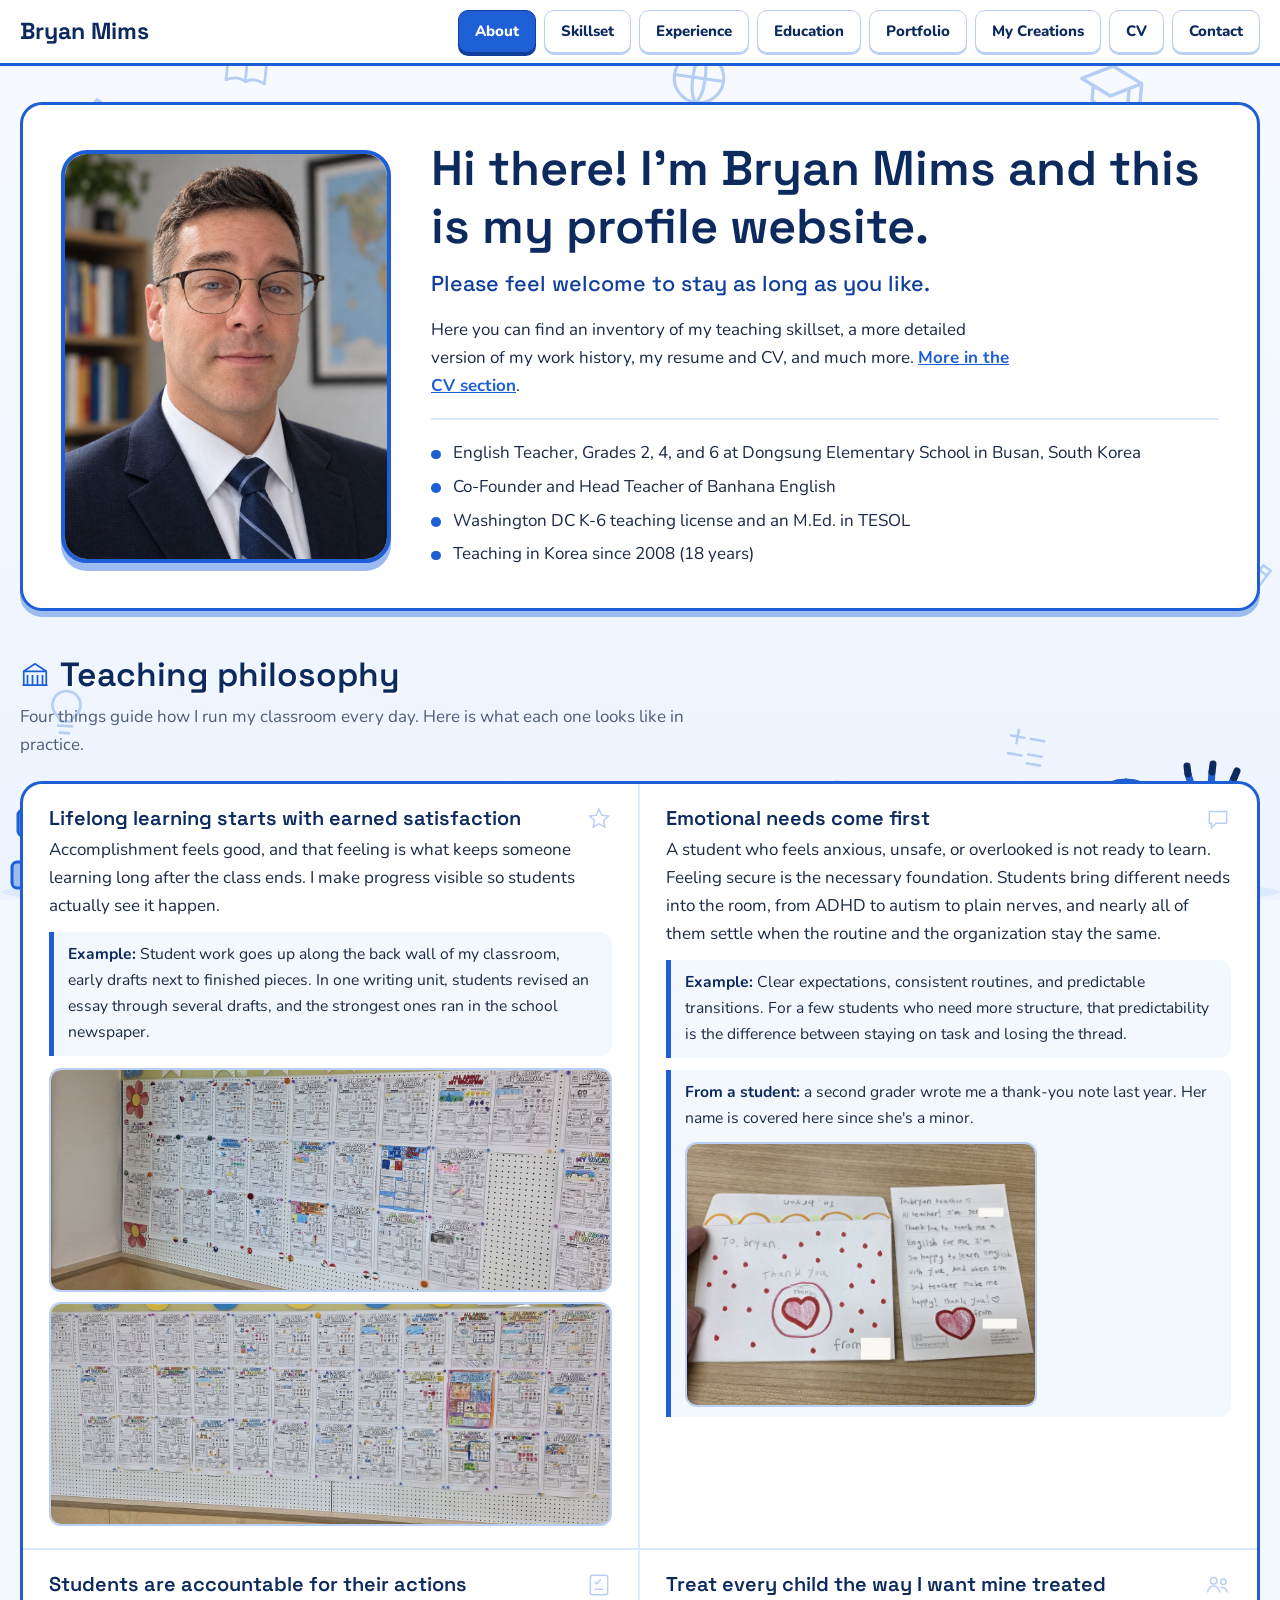
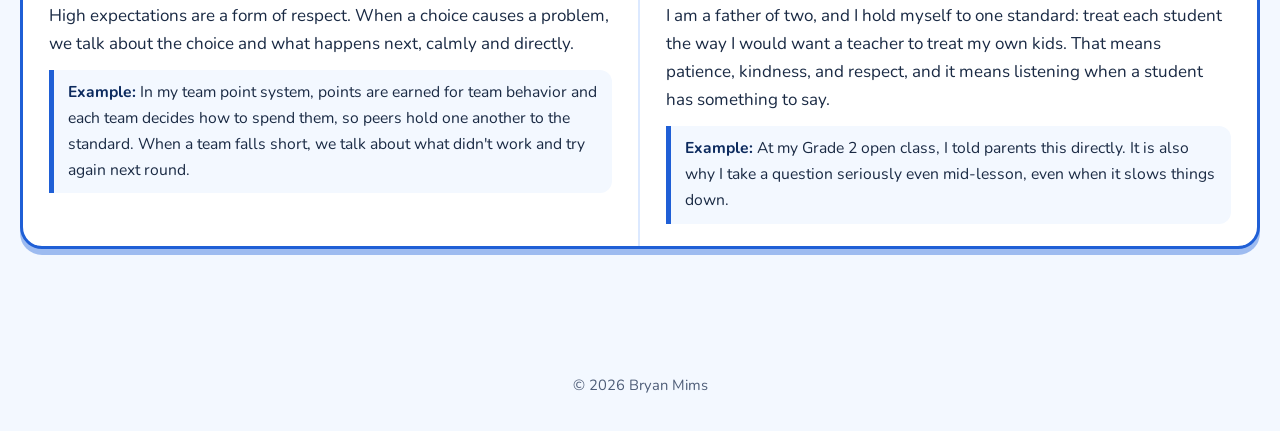
==== commit 6d9f1a09: "Add files via upload" ====
--- a/index.html
+++ b/index.html
@@ -56,11 +56,12 @@
 header.top{position:sticky;top:0;z-index:100;background:var(--white);border-bottom:3px solid var(--royal)}
 .bar{max-width:1580px;margin:0 auto;padding:10px 20px;display:flex;align-items:center;justify-content:space-between;gap:16px}
 .brand{font-family:var(--head);font-size:1.45rem;font-weight:700;color:var(--navy);text-decoration:none;white-space:nowrap}
-nav ul{list-style:none;display:flex;gap:4px;padding:0;flex-wrap:wrap}
+nav ul{list-style:none;display:flex;gap:8px;padding:0;flex-wrap:wrap}
 nav li{margin:0}
-nav a{display:block;padding:8px 14px;border-radius:999px;color:var(--navy);text-decoration:none;font-weight:800;font-size:.98rem;transition:background .15s}
-nav a:hover{background:var(--sky)}
-nav a[aria-current="page"]{background:var(--royal);color:#fff;box-shadow:0 4px 0 var(--royal-dark)}
+nav a{display:block;padding:8px 16px;border-radius:10px;color:var(--navy);text-decoration:none;font-weight:800;font-size:.94rem;background:#fff;border:1.5px solid var(--line);box-shadow:0 2px 0 var(--line);transition:transform .12s,box-shadow .12s,background .12s}
+nav a:hover{background:var(--sky);transform:translateY(-1px);box-shadow:0 4px 0 var(--line)}
+nav a:active{transform:translateY(1px);box-shadow:0 1px 0 var(--line)}
+nav a[aria-current="page"]{background:var(--royal);color:#fff;border-color:var(--royal-dark);box-shadow:0 3px 0 var(--royal-dark)}
 .menu-btn{display:none;font:inherit;font-weight:800;background:var(--royal);color:#fff;border:0;border-radius:999px;padding:8px 18px;box-shadow:0 4px 0 var(--royal-dark);cursor:pointer}
 @media (max-width:980px){
   .menu-btn{display:block}
@@ -157,15 +158,23 @@
 .org{font-weight:800;color:var(--muted);margin-bottom:8px}
 @media (max-width:760px){.role{grid-template-columns:1fr;gap:6px}}
 
-/* ---------- CV paper ---------- */
-.paper{background:#fff;border:2px solid var(--line);border-radius:6px;box-shadow:0 12px 30px rgba(12,42,94,.14);padding:44px 52px;max-width:820px;margin:8px auto 0}
-.paper h1{font-size:2rem;text-align:left}
-.paper .contact{color:var(--muted);margin-bottom:18px;border-bottom:3px solid var(--royal);padding-bottom:12px}
-.paper h2{font-size:1.15rem;margin:22px 0 6px;text-shadow:none;border-bottom:1px solid var(--line);padding-bottom:3px}
-.paper h3{font-size:1.02rem;font-family:var(--body);font-weight:800}
-.paper p,.paper li{font-size:.98rem;line-height:1.55}
+/* ---------- CV paper (indigo, matches the downloadable document) ---------- */
+:root{--cv-paper:#FBF8F2;--cv-ink:#242220;--cv-muted:#5C574C;--cv-accent:#332C7A;--cv-line:#E3DCC9}
+.paper{background:var(--cv-paper);border:2px solid var(--cv-line);border-radius:6px;box-shadow:0 12px 30px rgba(36,34,32,.14);padding:0 0 44px;max-width:820px;margin:8px auto 0;overflow:hidden;color:var(--cv-ink)}
+.paper .band{background:var(--cv-accent);color:#fff;padding:34px 44px;margin-bottom:26px}
+.paper .band h1{color:#fff;font-size:2rem;text-align:left;margin-bottom:4px}
+.paper .band .role{font-style:italic;opacity:.92;margin-bottom:10px}
+.paper .band .contact{color:#E4E1F0;border-bottom:none;margin-bottom:0;padding-bottom:0;font-size:.94rem}
+.paper .band .contact a{color:#fff;text-decoration:underline}
+.paper .body{padding:0 44px}
+.paper h2{font-size:1.15rem;margin:22px 0 6px;text-shadow:none;border-bottom:2px solid var(--cv-accent);padding-bottom:5px;color:var(--cv-accent)}
+.paper h3{font-size:1.02rem;font-family:var(--body);font-weight:800;color:var(--cv-ink)}
+.paper p,.paper li{font-size:.98rem;line-height:1.55;color:var(--cv-muted)}
+.paper li::marker{color:var(--cv-accent)}
 .paper .row{display:flex;justify-content:space-between;gap:12px;flex-wrap:wrap}
-@media (max-width:640px){.paper{padding:26px 22px}}
+.paper .row h3{color:var(--cv-ink)}
+.paper .row span{color:var(--cv-ink);font-weight:700}
+@media (max-width:640px){.paper .band{padding:26px 22px}.paper .body{padding:0 22px}}
 
 footer{position:relative;z-index:1;text-align:center;color:var(--muted);font-size:.92rem;padding:0 20px 34px}
 </style>
@@ -263,9 +272,9 @@
     <div>
       <h1 id="hi">Hi there! I'm Bryan Mims and this is my profile website.</h1>
       <p class="welcome">Please feel welcome to stay as long as you like.</p>
-      <p>Here you can find an inventory of my teaching skillset, a more detailed version of my work history, my resume and CV, and much more.</p>
+      <p>Here you can find an inventory of my teaching skillset, a more detailed version of my work history, my resume and CV, and much more. <a href="#/cv">More in the CV section</a>.</p>
       <ul class="facts">
-        <li>Native English Teacher (NET), Grades 2, 4, and 6 at Dongsung Elementary School in Busan, South Korea</li>
+        <li>English Teacher, Grades 2, 4, and 6 at Dongsung Elementary School in Busan, South Korea</li>
         <li>Co-Founder and Head Teacher of Banhana English</li>
         <li>Washington DC K-6 teaching license and an M.Ed. in TESOL</li>
         <li>Teaching in Korea since 2008 (<span data-years-since="2008-07">18</span> years)</li>
@@ -307,21 +316,6 @@
       </article>
     </div>
   </section>
-
-  <section aria-labelledby="hub-h">
-    <h2 id="hub-h">Explore the site</h2>
-    <div class="hub">
-      <a class="card" href="#/teaching"><div class="ico"><svg><use href="#i-check"/></svg></div><h3>Skillset</h3><p>What I teach and how.</p></a>
-      <a class="card" href="#/experience"><div class="ico"><svg><use href="#i-briefcase"/></svg></div><h3>Experience</h3><p>Current and past roles.</p></a>
-      <a class="card" href="#/learning"><div class="ico"><svg><use href="#i-cap"/></svg></div><h3>Education and credentials</h3><p>License, degrees, and certificates.</p></a>
-      <a class="card" href="#/portfolio/lessons"><div class="ico"><svg><use href="#i-book"/></svg></div><h3>Sample lesson plans</h3><p>ELA, literacy, and university English.</p></a>
-      <a class="card" href="#/portfolio/tools"><div class="ico"><svg><use href="#i-chip"/></svg></div><h3>Digital tools</h3><p>What I use and what I've built.</p></a>
-      <a class="card" href="#/portfolio/assessment"><div class="ico"><svg><use href="#i-search"/></svg></div><h3>Assessment systems</h3><p>How I place, regroup, and track students.</p></a>
-      <a class="card" href="#/teaching/management"><div class="ico"><svg><use href="#i-people"/></svg></div><h3>Classroom management</h3><p>A team-based reinforcement system.</p></a>
-      <a class="card" href="#/creations"><div class="ico"><svg><use href="#i-star"/></svg></div><h3>My Creations</h3><p>Ribbon, the Interactive Calendar, the vocabulary system, and three sample lessons.</p></a>
-      <a class="card" href="#/cv"><div class="ico"><svg><use href="#i-doc"/></svg></div><h3>CV</h3><p>Read it here or download it.</p></a>
-    </div>
-  </section>
 </div>
 
 <!-- =============================== TEACHING =============================== -->
@@ -359,10 +353,10 @@
       </ul>
     </div>
     <div class="soft" id="teaching-tech">
-      <h3>Technology and Agentic AI</h3>
+      <h3>Technology and AI</h3>
       <ul>
         <li>Google Workspace and Google Classroom for daily instruction and communication</li>
-        <li>Creative problem solving through Agentic AI: I direct Claude Projects to produce lesson decks, worksheets, pacing plans, and assessment tools</li>
+        <li>I direct Claude Projects through Agentic AI workflows to produce lesson decks, worksheets, pacing plans, and assessment tools</li>
         <li>I write the pedagogy and the specification. Claude writes the code under my direction</li>
       </ul>
       <p style="margin-top:10px"><a href="#/portfolio/tools">See everything I use and everything I've built</a></p>
@@ -429,7 +423,7 @@
 
   <section class="sec-target" id="portfolio-tools">
     <h2>Technology and AI</h2>
-    <p class="lede" style="margin-bottom:6px">I design the pedagogy and write the specifications. Claude, working under my direction through Agentic AI workflows, writes the code. I do not present this as personal programming skill.</p>
+    <p class="lede" style="margin-bottom:6px">I design the pedagogy and write the specifications. Claude writes the code under my direction. I do not present this as personal programming skill.</p>
     <div class="soft" style="margin-bottom:20px">
       <h3>What I use</h3>
       <ul>
@@ -443,7 +437,7 @@
       <div class="soft tool"><h3>HTML lesson builder</h3><p>24+ interactive lessons and games on a fixed 1280 by 720 canvas for classroom TVs, built from the coursebook I am teaching.</p><a href="lesson-builder.html">Case study</a></div>
       <div class="soft tool"><h3>Growth Spiral <span class="pill">In development</span></h3><p>A formative assessment pipeline. I photograph student work, Claude scores and sorts it by skill, and a Google Sheet tracks each student and skill over time.</p><a href="growth-spiral.html">Case study</a></div>
       <div class="soft tool"><h3>Interactive Calendar</h3><p>An adaptive weekly, monthly, and yearly planner that recalculates pacing automatically when a lesson is skipped or cut short.</p><a href="#/creations">See it in My Creations</a></div>
-      <div class="soft tool"><h3>Ribbon Overlay</h3><p>A desktop app that runs over ebooks and slides as a team score tracker, timer, and randomizer, now with an attendance module.</p><a href="#/creations">Try the live demo</a></div>
+      <div class="soft tool"><h3>Ribbon</h3><p>A desktop app (the Ribbon overlay) that runs over ebooks and slides as a team score tracker, timer, and randomizer, now with an attendance module.</p><a href="#/creations">Try the live demo</a></div>
       <div class="soft tool"><h3>Essay self-correction tool</h3><p>Takes a photo of a rough-draft essay and produces a worksheet that helps students find and fix their own errors. I used it to rank essays for the school newspaper.</p></div>
       <div class="soft tool"><h3>Writing Helper</h3><p>A conversational Claude project for second-draft feedback and rubric-based grades on essays students submit as text.</p></div>
     </div>
@@ -525,7 +519,7 @@
   <h2 style="margin-bottom:14px">Tools I created</h2>
 
   <section class="panel sec-target" id="creations-ribbon">
-    <h2>Ribbon Overlay, version 3</h2>
+    <h2>Ribbon</h2>
     <p>I couldn't find a tool that did everything I needed for classroom management, so I built one myself, with a little help from Claude. This is Ribbon, version 3.</p>
     <p>It's a lightweight tool that starts as a small floating button sitting on top of anything on your screen: a PowerPoint, a website, an ebook, a PDF, whatever you're teaching from. Click it, and it expands into a full ribbon of tools, still floating on top of everything underneath. I've since combined it with a separate whiteboard website, which replicates most of what my standalone lesson decks do, with far less prep time.</p>
     <h3 style="margin-top:14px">Built in</h3>
@@ -598,6 +592,7 @@
     <div><h3>Percy Jackson and the Lightning Thief &mdash; Chapter 10</h3><p>One chapter from a full-novel, EAL-focused interactive unit built chapter by chapter across the whole book. Lesson plan included. This is a demo of the format, not the full set.</p></div>
     <a class="btn" href="percy-jackson-ch10-lesson.html">See / Try it here</a>
   </div>
+  <p class="note" style="margin-top:14px"><a href="#/portfolio/lessons">More lesson plans</a> &mdash; a five-lesson Grade 5 unit written during my DC K-6 licensure program.</p>
 </div>
 
 <!-- =============================== EXPERIENCE =============================== -->
@@ -611,7 +606,7 @@
     <div class="soft role">
       <div class="when">April 2026 to present</div>
       <div>
-        <h3>Native English Teacher (NET)</h3>
+        <h3>English Teacher</h3>
         <p class="org">Dongsung Elementary School, Busan</p>
         <p>I took this role on purpose, to add full-time K-12 classroom experience to my university and academy background.</p>
         <ul>
@@ -619,7 +614,7 @@
           <li>Teach EAL and ELA ranging from foundational language instruction to textual analysis and formal essay composition</li>
           <li>Designed the school's 20-list vocabulary curriculum (5 grades by 4 proficiency levels)</li>
           <li>Built a team-based reinforcement system based on Kagan cooperative learning</li>
-          <li>Direct Agentic AI workflows to produce lesson decks, worksheets, and assessment tools</li>
+          <li>Direct Claude Projects to produce lesson decks, worksheets, and assessment tools</li>
         </ul>
       </div>
     </div>
@@ -632,7 +627,6 @@
         <ul>
           <li>Co-founded and operate an English literacy and test-prep academy with my wife, also an educator, delivering small-group instruction to EFL learners ages 9 to 14</li>
           <li>Delivered TOEIC Bridge, TOEFL Primary, and TOEFL Junior test preparation; the academy was an authorized test center and proctored these exams on-site</li>
-          <li>80% client retention</li>
           <li>Completed my DC K-6 clinical practice here</li>
         </ul>
       </div>
@@ -750,15 +744,18 @@
   </header>
 
   <article class="paper">
-    <h1>Bryan Mims</h1>
-    <p style="margin-top:-8px;color:var(--muted);font-style:italic">EAL / ELA Educator</p>
-    <p class="contact">Busan, South Korea &nbsp;|&nbsp; +82 010 9098 1360 &nbsp;|&nbsp; <a class="js-email" href="mailto:REPLACE-WITH-YOUR-EMAIL">REPLACE-WITH-YOUR-EMAIL</a></p>
+    <div class="band">
+      <h1>Bryan Mims</h1>
+      <p class="role">EAL / ELA Educator</p>
+      <p class="contact">Busan, South Korea &nbsp;|&nbsp; +82 010 9098 1360 &nbsp;|&nbsp; <a class="js-email" href="mailto:REPLACE-WITH-YOUR-EMAIL">REPLACE-WITH-YOUR-EMAIL</a></p>
+    </div>
+    <div class="body">
 
     <h2>Profile</h2>
     <p>EAL/ELA educator based in Busan, South Korea since 2008, with 18 years of international teaching experience. Currently teaches Grades 2, 4, and 6 EAL and ELA at Dongsung Elementary School while co-leading Banhana English, a literacy and test-prep academy since 2016. Uses evidence-informed approaches, including retrieval practice, spaced repetition, cognitive load management, and Kagan Cooperative Learning, to structure instruction and classroom culture. Designs the pedagogy behind custom curriculum, assessment, and classroom management tools, then directs AI-assisted development to build them. Holds a Washington DC K-6 teaching license and an M.Ed. in TESOL; pursuing a Secondary Mathematics endorsement.</p>
 
     <h2>Professional Experience</h2>
-    <div class="row"><h3>Native English Teacher (NET), Dongsung Elementary School, Busan</h3><span>April 2026 to present</span></div>
+    <div class="row"><h3>English Teacher, Dongsung Elementary School, Busan</h3><span>April 2026 to present</span></div>
     <ul>
       <li>Teaches EAL and ELA across Grades 2, 4, and 6, ranging from foundational language instruction to textual analysis and formal essay composition</li>
       <li>Designs interactive lesson materials, games, review activities, and test-prep tools; 24+ custom web-based resources created for classroom use</li>
@@ -807,6 +804,7 @@
 
     <h2>Core Competencies</h2>
     <p>Science of Learning Instructional Design &middot; Kagan Cooperative Learning &middot; AI-Directed Curriculum &amp; Tool Development &middot; Data-Informed Differentiation &middot; EAL/ELA Curriculum Design, Grades 2-6 &middot; Formative Assessment System Design</p>
+    </div>
   </article>
 </div>
 
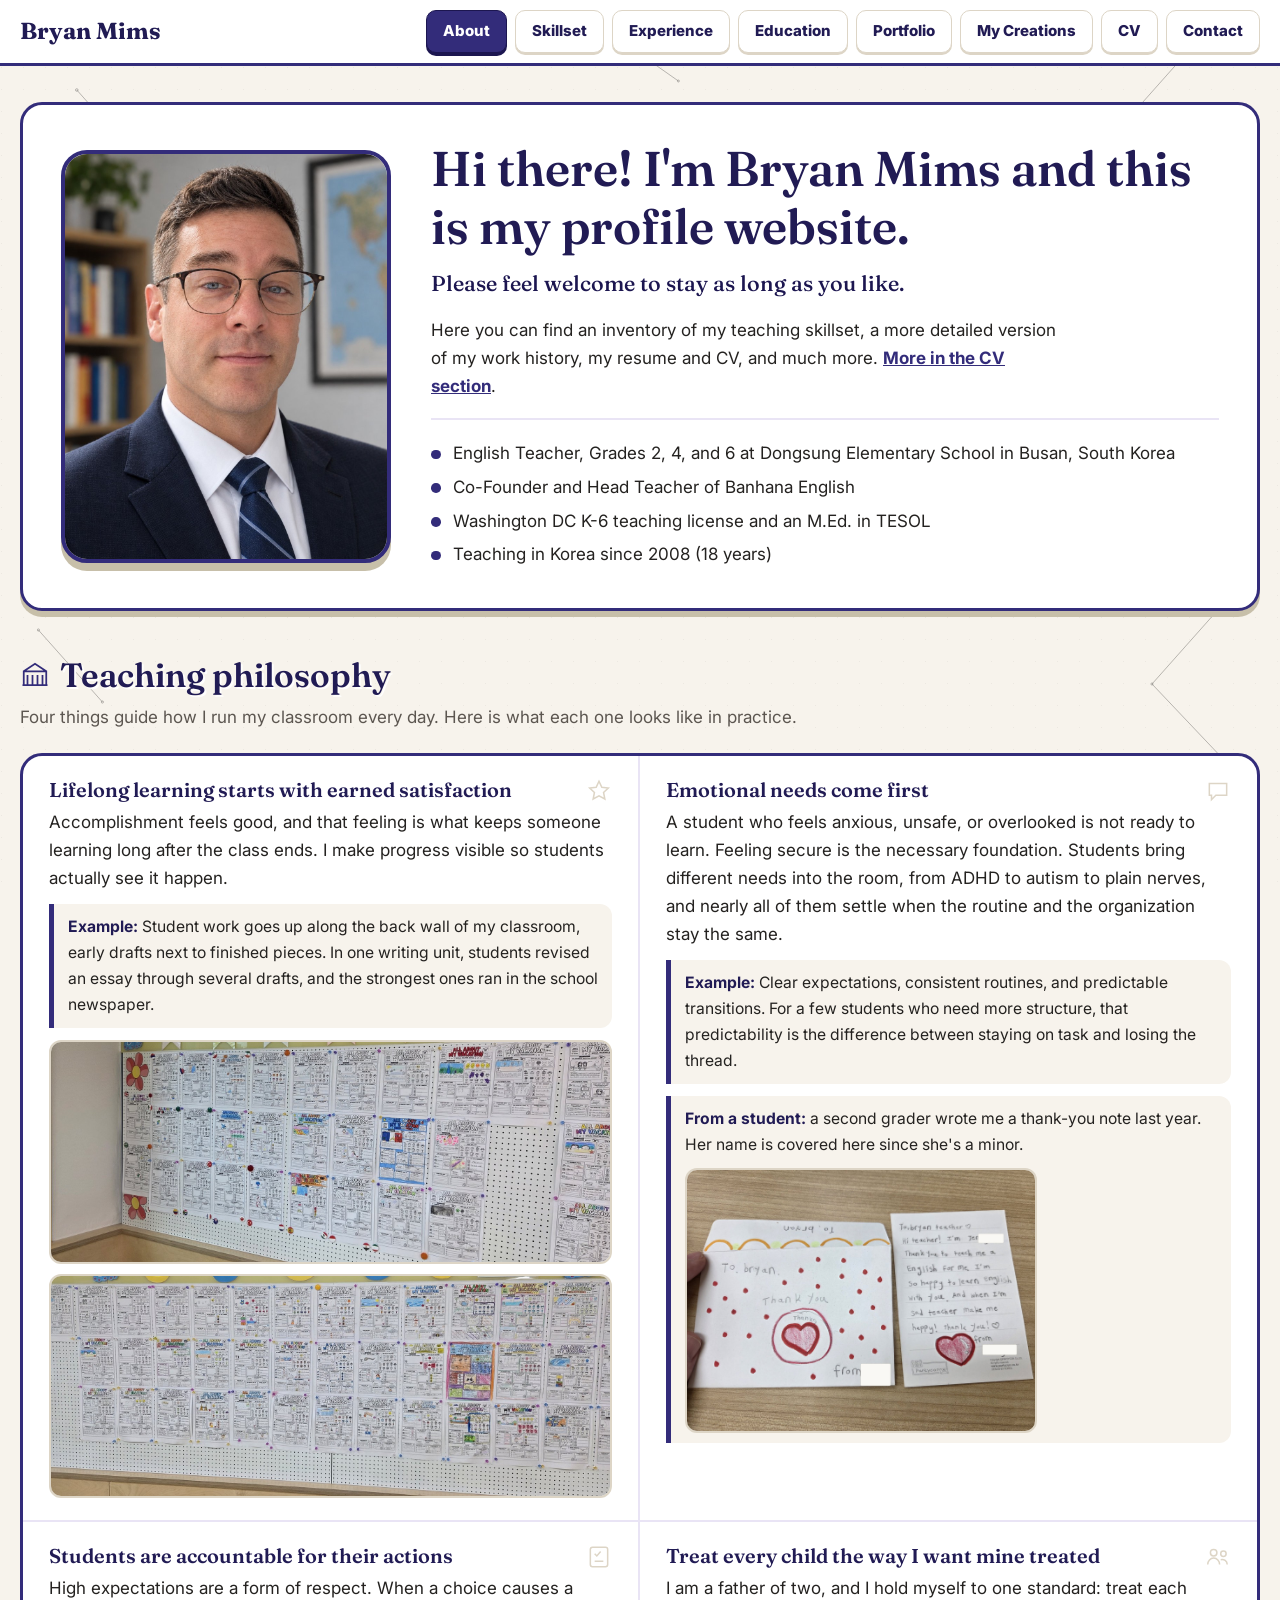
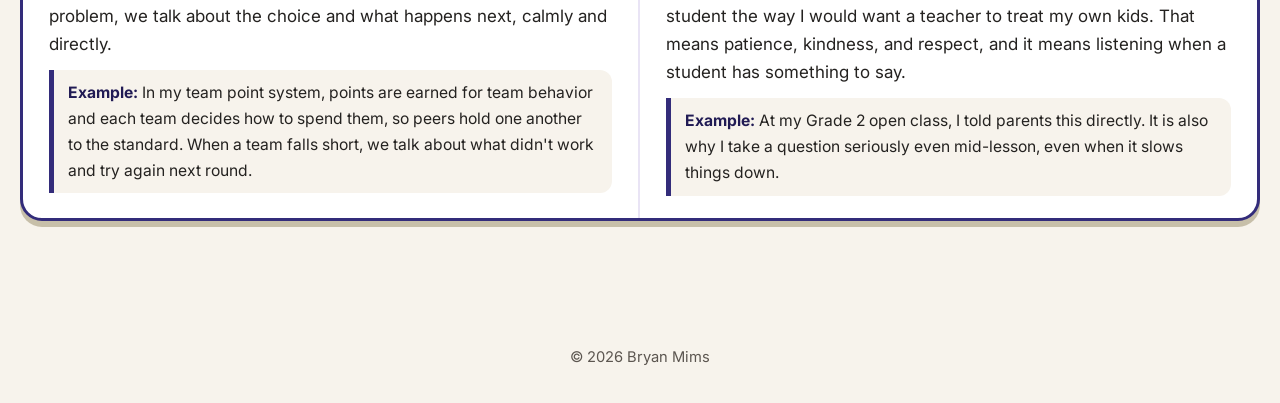
==== commit 61f08400: "Add files via upload" ====
--- a/index.html
+++ b/index.html
@@ -7,21 +7,21 @@
 <meta name="description" content="Profile website of Bryan Mims, an elementary and EAL/ELA teacher in Busan, South Korea. Teaching skillset, work history, portfolio, resume and CV.">
 <link rel="preconnect" href="https://fonts.googleapis.com">
 <link rel="preconnect" href="https://fonts.gstatic.com" crossorigin>
-<link href="https://fonts.googleapis.com/css2?family=Space+Grotesk:wght@500;600;700&family=Nunito:wght@400;600;700;800&display=swap" rel="stylesheet">
+<link href="https://fonts.googleapis.com/css2?family=Fraunces:opsz,wght@9..144,500;9..144,600;9..144,700&family=Inter:wght@400;500;600;700;800&display=swap" rel="stylesheet">
 <style>
 :root{
-  --navy:#0C2A5E;
-  --royal:#1F5FD6;
-  --royal-dark:#0F3F9A;
-  --sky:#DCE9FF;
-  --ice:#F3F8FF;
-  --line:#B9CFF4;
-  --press:#9DBBF0;
-  --ink:#1A2A44;
-  --muted:#4E5D78;
+  --navy:#211B54;
+  --royal:#332C7A;
+  --royal-dark:#1C1650;
+  --sky:#E9E4F5;
+  --ice:#F7F3EC;
+  --line:#DDD5C6;
+  --press:#C7BFA9;
+  --ink:#242220;
+  --muted:#5C5650;
   --white:#fff;
-  --head:'Space Grotesk',system-ui,sans-serif;
-  --body:'Nunito',system-ui,sans-serif;
+  --head:'Fraunces',serif;
+  --body:'Inter',system-ui,sans-serif;
 }
 *,*::before,*::after{box-sizing:border-box;margin:0;padding:0}
 [hidden]{display:none!important}
@@ -42,7 +42,8 @@
 .skip:focus{left:8px}
 
 /* ---------- background: faint line-art doodles that drift slowly ---------- */
-.bg{position:fixed;inset:0;z-index:0;overflow:hidden;pointer-events:none;background:linear-gradient(180deg,#F7FAFF 0%,#EDF4FF 100%)}
+.bg{position:fixed;inset:0;z-index:0;overflow:hidden;pointer-events:none;background:var(--ice);background-image:radial-gradient(circle at 1.5px 1.5px, rgba(36,34,32,.05) 1px, transparent 0);background-size:22px 22px}
+.constellation{position:fixed;inset:0;width:100%;height:100%;opacity:.5}
 .d{position:absolute;left:var(--x);top:var(--y);width:var(--s,64px);height:var(--s,64px);color:#B7CEF4;fill:none;stroke:currentColor;stroke-width:1.15;stroke-linecap:round;stroke-linejoin:round;
    transform:rotate(var(--r,0deg));animation:drift var(--t,20s) ease-in-out var(--dl,0s) infinite alternate}
 @keyframes drift{to{transform:translate(var(--dx,10px),var(--dy,-16px)) rotate(calc(var(--r,0deg) + 5deg))}}
@@ -75,7 +76,7 @@
 .view > section,.view > header{margin-bottom:44px}
 .lede{max-width:72ch;color:var(--muted);margin-bottom:22px}
 .panel{background:var(--white);border:3px solid var(--royal);border-radius:22px;box-shadow:0 6px 0 var(--press);padding:28px 32px}
-.soft{background:var(--white);border:2px solid var(--line);border-radius:18px;padding:22px 26px}
+.soft{background:var(--white);border:1px solid var(--line);border-left:4px solid var(--royal);border-radius:10px;padding:22px 26px;box-shadow:0 4px 14px rgba(36,34,32,.07)}
 .stack > * + *{margin-top:18px}
 .sec-target{scroll-margin-top:96px}
 .pill{display:inline-block;font-size:.82rem;font-weight:800;padding:2px 12px;border-radius:999px;background:var(--sky);color:var(--royal-dark);border:1.5px solid var(--line);vertical-align:middle}
@@ -205,40 +206,17 @@
 </svg>
 
 <div class="bg" aria-hidden="true">
-  <svg class="d" style="--x:4%;--y:10%;--s:70px;--r:-8deg;--t:22s"><use href="#i-pencil"/></svg>
-  <svg class="d" style="--x:17%;--y:4%;--s:58px;--r:6deg;--t:18s;--dl:-4s"><use href="#i-book"/></svg>
-  <svg class="d hide-sm" style="--x:33%;--y:12%;--s:52px;--r:-4deg;--t:24s;--dl:-9s"><use href="#i-bulb"/></svg>
-  <svg class="d" style="--x:52%;--y:5%;--s:66px;--r:8deg;--t:20s;--dl:-2s"><use href="#i-globe"/></svg>
-  <svg class="d hide-sm" style="--x:68%;--y:13%;--s:54px;--r:-10deg;--t:26s;--dl:-12s"><use href="#i-star"/></svg>
-  <svg class="d" style="--x:84%;--y:6%;--s:72px;--r:5deg;--t:19s;--dl:-6s"><use href="#i-cap"/></svg>
-  <svg class="d hide-sm" style="--x:93%;--y:24%;--s:56px;--r:-6deg;--t:23s;--dl:-3s"><use href="#i-bubble"/></svg>
-  <svg class="d" style="--x:2%;--y:34%;--s:60px;--r:9deg;--t:21s;--dl:-8s"><use href="#i-math"/></svg>
-  <svg class="d hide-sm" style="--x:8%;--y:56%;--s:66px;--r:-5deg;--t:25s;--dl:-14s"><use href="#i-ruler"/></svg>
-  <svg class="d" style="--x:90%;--y:44%;--s:62px;--r:7deg;--t:22s;--dl:-5s"><use href="#i-search"/></svg>
-  <svg class="d hide-sm" style="--x:96%;--y:62%;--s:52px;--r:-8deg;--t:18s;--dl:-10s"><use href="#i-pencil"/></svg>
-  <svg class="d" style="--x:3%;--y:76%;--s:56px;--r:4deg;--t:24s;--dl:-7s"><use href="#i-bulb"/></svg>
-  <svg class="d hide-sm" style="--x:22%;--y:88%;--s:58px;--r:-7deg;--t:20s;--dl:-1s"><use href="#i-star"/></svg>
-  <svg class="d" style="--x:44%;--y:90%;--s:60px;--r:5deg;--t:27s;--dl:-11s"><use href="#i-book"/></svg>
-  <svg class="d hide-sm" style="--x:63%;--y:86%;--s:64px;--r:-4deg;--t:21s;--dl:-13s"><use href="#i-globe"/></svg>
-  <svg class="d" style="--x:78%;--y:80%;--s:54px;--r:10deg;--t:19s;--dl:-5s"><use href="#i-math"/></svg>
-  <!-- bottom-left: stack of books -->
-  <svg class="corner l" viewBox="0 0 190 130" fill="none" stroke-linejoin="round" stroke-linecap="round">
-    <ellipse cx="80" cy="122" rx="78" ry="8" fill="#DCE9FF"/>
-    <rect x="12" y="92" width="140" height="26" rx="5" fill="#9DBBF0" stroke="#1F5FD6" stroke-width="3"/>
-    <rect x="26" y="66" width="120" height="26" rx="5" fill="#DCE9FF" stroke="#1F5FD6" stroke-width="3"/>
-    <rect x="18" y="40" width="126" height="26" rx="5" fill="#6F9BEA" stroke="#1F5FD6" stroke-width="3"/>
-    <path d="M32 105h34 M44 79h34 M34 53h34" stroke="#fff" stroke-width="4"/>
-  </svg>
-  <!-- bottom-right: globe and pencil cup -->
-  <svg class="corner r" viewBox="0 0 220 150" fill="none" stroke-linejoin="round" stroke-linecap="round">
-    <ellipse cx="120" cy="142" rx="100" ry="8" fill="#DCE9FF"/>
-    <circle cx="66" cy="72" r="42" fill="#DCE9FF" stroke="#1F5FD6" stroke-width="3"/>
-    <path d="M24 72h84 M66 30c16 14 16 70 0 84 M66 30c-16 14-16 70 0 84" stroke="#1F5FD6" stroke-width="3"/>
-    <path d="M40 128h52 M66 114v14" stroke="#1F5FD6" stroke-width="5"/>
-    <path d="M136 50L128 24 M150 50l2-28 M164 50l10-22" stroke="#1F5FD6" stroke-width="7"/>
-    <path d="M128 24l-1-8 M152 22l1-8 M174 28l3-7" stroke="#0C2A5E" stroke-width="7"/>
-    <rect x="124" y="50" width="56" height="70" rx="8" fill="#9DBBF0" stroke="#1F5FD6" stroke-width="3"/>
-    <path d="M124 74h56" stroke="#fff" stroke-width="4"/>
+  <svg class="constellation" xmlns="http://www.w3.org/2000/svg">
+    <g stroke="#242220" stroke-width="0.6" fill="none">
+      <line x1="6%" y1="10%" x2="11%" y2="18%"/><line x1="11%" y1="18%" x2="9%" y2="28%"/>
+      <circle cx="6%" cy="10%" r="1.3"/><circle cx="11%" cy="18%" r="1.3"/><circle cx="9%" cy="28%" r="1.3"/>
+      <line x1="92%" y1="7%" x2="87%" y2="15%"/><line x1="87%" y1="15%" x2="94%" y2="22%"/><line x1="94%" y1="22%" x2="90%" y2="33%"/>
+      <circle cx="92%" cy="7%" r="1.3"/><circle cx="87%" cy="15%" r="1.3"/><circle cx="94%" cy="22%" r="1.3"/><circle cx="90%" cy="33%" r="1.3"/>
+      <line x1="3%" y1="70%" x2="8%" y2="78%"/><circle cx="3%" cy="70%" r="1.1"/><circle cx="8%" cy="78%" r="1.1"/>
+      <line x1="95%" y1="68%" x2="90%" y2="76%"/><line x1="90%" y1="76%" x2="96%" y2="85%"/>
+      <circle cx="95%" cy="68%" r="1.1"/><circle cx="90%" cy="76%" r="1.1"/><circle cx="96%" cy="85%" r="1.1"/>
+      <line x1="48%" y1="4%" x2="53%" y2="9%"/><circle cx="48%" cy="4%" r="1"/><circle cx="53%" cy="9%" r="1"/>
+    </g>
   </svg>
 </div>
 
@@ -678,20 +656,20 @@
     <h2 style="margin-bottom:4px">Hours in front of a classroom</h2>
     <p class="lede" style="margin-bottom:18px">Rough totals, calculated from average weekly hours at each role, not exact records. Left off the CV on purpose. INTI is not included yet; I taught in 8-week stretches there and don't have a reliable count of how many per year.</p>
     <svg viewBox="0 0 640 260" role="img" aria-label="Bar chart of approximate lifetime teaching hours: Dong-A University about 4150, Banhana English about 5100, Pukyong National University about 2500" style="width:100%;max-width:640px;display:block;margin:0 auto">
-      <line x1="70" y1="20" x2="70" y2="210" stroke="#B9CFF4" stroke-width="2"/>
-      <line x1="70" y1="210" x2="620" y2="210" stroke="#B9CFF4" stroke-width="2"/>
+      <line x1="70" y1="20" x2="70" y2="210" stroke="#DDD5C6" stroke-width="2"/>
+      <line x1="70" y1="210" x2="620" y2="210" stroke="#DDD5C6" stroke-width="2"/>
       <!-- Dong-A: 4150 -->
-      <rect x="120" y="46" width="90" height="164" rx="6" fill="#1F5FD6"/>
-      <text x="165" y="36" text-anchor="middle" font-family="Space Grotesk" font-size="16" fill="#0C2A5E" font-weight="600">4,150</text>
-      <text x="165" y="230" text-anchor="middle" font-family="Nunito" font-size="13" fill="#4E5D78">Dong-A</text>
+      <rect x="120" y="46" width="90" height="164" rx="6" fill="#332C7A"/>
+      <text x="165" y="36" text-anchor="middle" font-family="Fraunces" font-size="16" fill="#211B54" font-weight="600">4,150</text>
+      <text x="165" y="230" text-anchor="middle" font-family="Inter" font-size="13" fill="#5C5650">Dong-A</text>
       <!-- Banhana: 5100 -->
-      <rect x="280" y="10" width="90" height="200" rx="6" fill="#0F3F9A"/>
-      <text x="325" y="0" text-anchor="middle" font-family="Space Grotesk" font-size="16" fill="#0C2A5E" font-weight="600" dy="10">5,100</text>
-      <text x="325" y="230" text-anchor="middle" font-family="Nunito" font-size="13" fill="#4E5D78">Banhana</text>
+      <rect x="280" y="10" width="90" height="200" rx="6" fill="#211B54"/>
+      <text x="325" y="0" text-anchor="middle" font-family="Fraunces" font-size="16" fill="#211B54" font-weight="600" dy="10">5,100</text>
+      <text x="325" y="230" text-anchor="middle" font-family="Inter" font-size="13" fill="#5C5650">Banhana</text>
       <!-- PKNU: 2500 -->
-      <rect x="440" y="112" width="90" height="98" rx="6" fill="#6F9BEA"/>
-      <text x="485" y="102" text-anchor="middle" font-family="Space Grotesk" font-size="16" fill="#0C2A5E" font-weight="600">2,500</text>
-      <text x="485" y="230" text-anchor="middle" font-family="Nunito" font-size="13" fill="#4E5D78">PKNU</text>
+      <rect x="440" y="112" width="90" height="98" rx="6" fill="#8A7FC7"/>
+      <text x="485" y="102" text-anchor="middle" font-family="Fraunces" font-size="16" fill="#211B54" font-weight="600">2,500</text>
+      <text x="485" y="230" text-anchor="middle" font-family="Inter" font-size="13" fill="#5C5650">PKNU</text>
     </svg>
     <p class="note" style="text-align:center;margin-top:6px">Hours are estimates from typical weekly teaching loads, not payroll records.</p>
   </section>
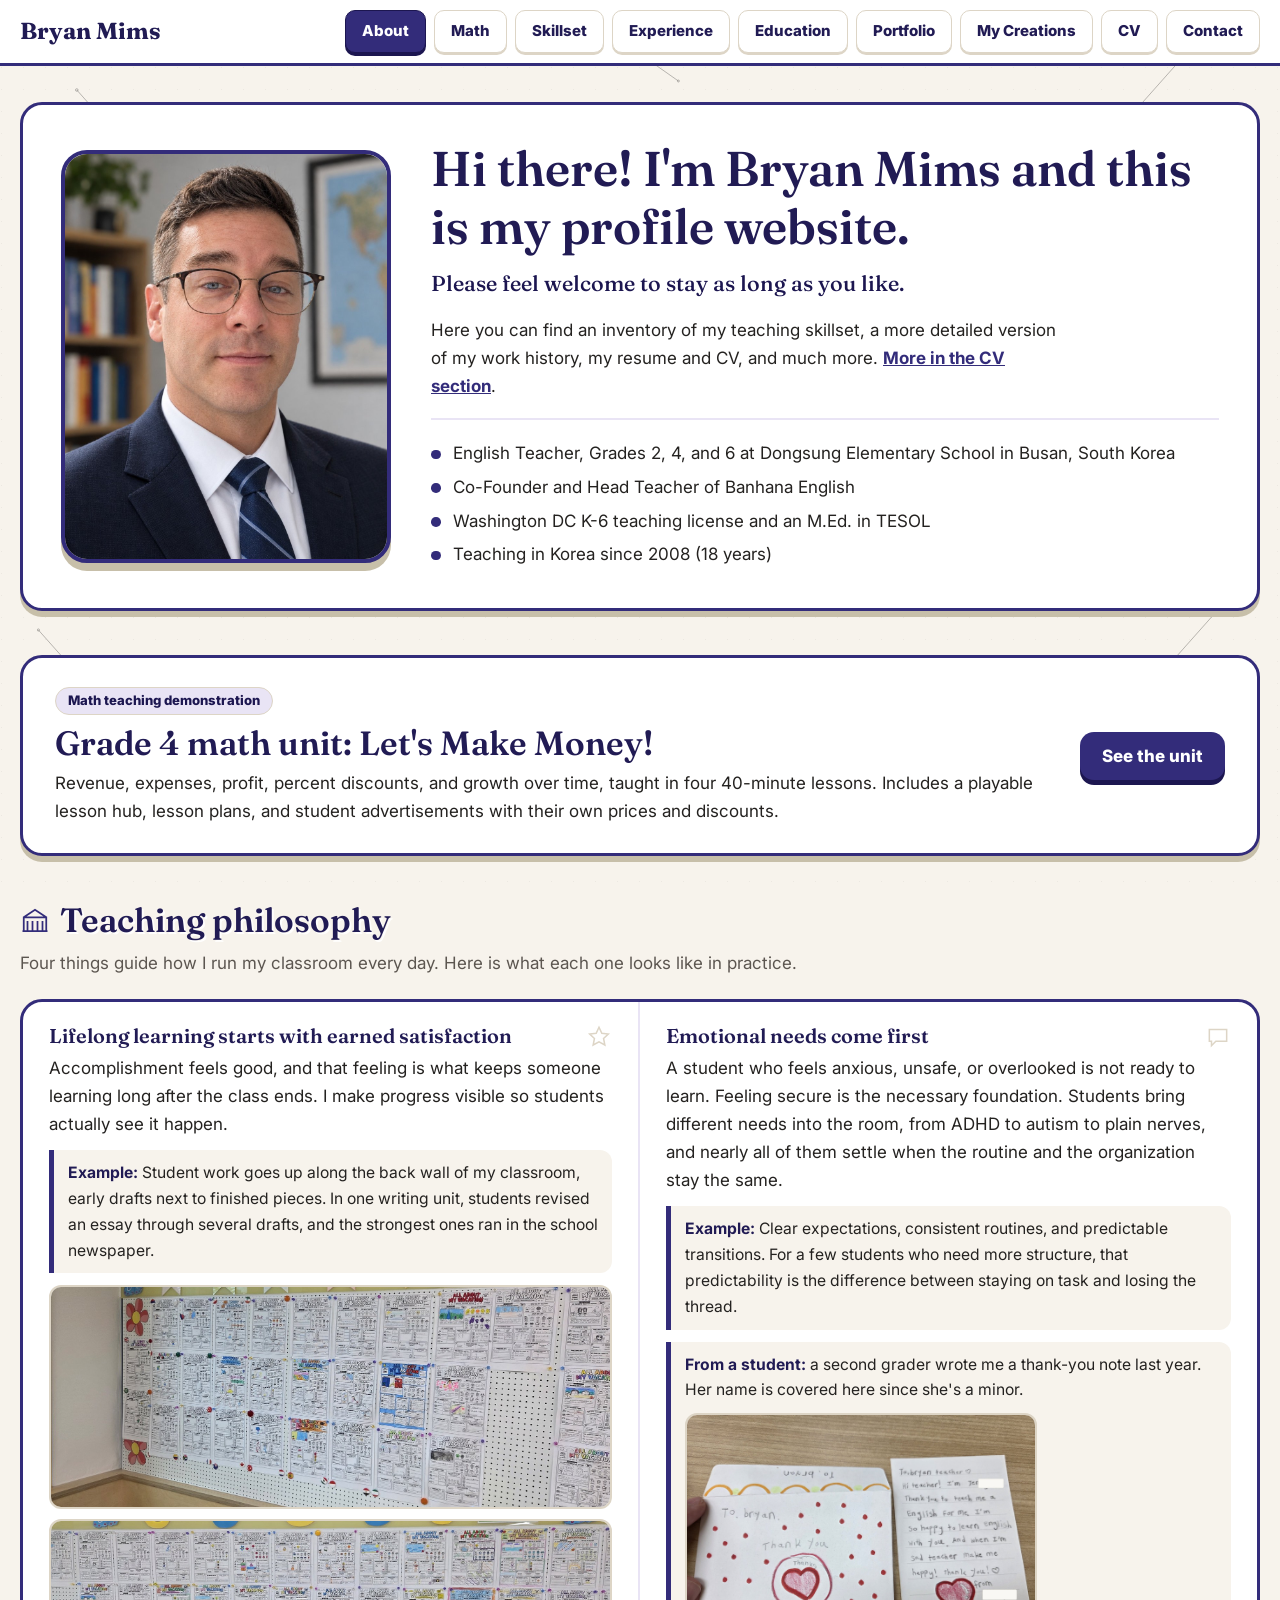
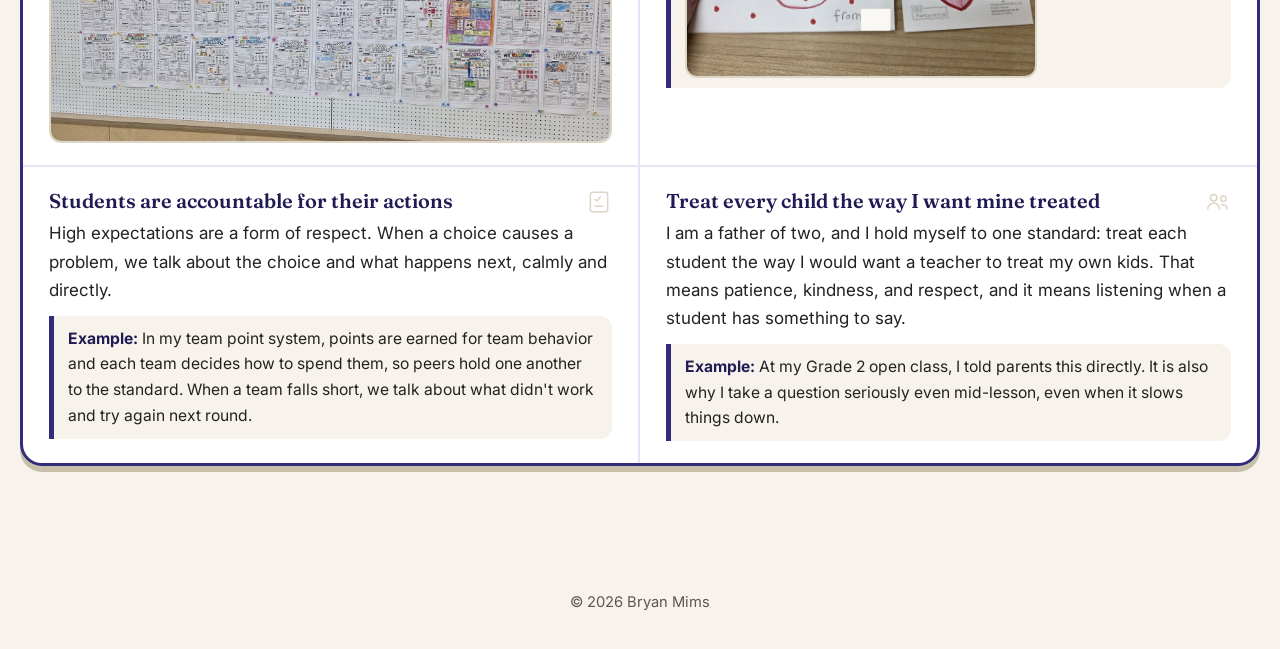
==== commit 602724a2: "Add files via upload" ====
--- a/index.html
+++ b/index.html
@@ -172,7 +172,9 @@
 .paper h3{font-size:1.02rem;font-family:var(--body);font-weight:800;color:var(--cv-ink)}
 .paper p,.paper li{font-size:.98rem;line-height:1.55;color:var(--cv-muted)}
 .paper li::marker{color:var(--cv-accent)}
-.paper .row{display:flex;justify-content:space-between;gap:12px;flex-wrap:wrap}
+.paper .row{display:flex;justify-content:space-between;align-items:baseline;gap:20px}
+.paper .row h3{flex:1 1 auto;min-width:0;padding-right:6px}
+.paper .row span{flex:none;white-space:nowrap}
 .paper .row h3{color:var(--cv-ink)}
 .paper .row span{color:var(--cv-ink);font-weight:700}
 @media (max-width:640px){.paper .band{padding:26px 22px}.paper .body{padding:0 22px}}
@@ -227,6 +229,7 @@
     <nav id="nav" aria-label="Main">
       <ul>
         <li><a href="#/about" data-view="about">About</a></li>
+        <li><a href="math-unit.html">Math</a></li>
         <li><a href="#/teaching" data-view="teaching">Skillset</a></li>
         <li><a href="#/experience" data-view="experience">Experience</a></li>
         <li><a href="#/learning" data-view="learning">Education</a></li>
@@ -257,6 +260,17 @@
         <li>Washington DC K-6 teaching license and an M.Ed. in TESOL</li>
         <li>Teaching in Korea since 2008 (<span data-years-since="2008-07">18</span> years)</li>
       </ul>
+    </div>
+  </section>
+
+  <section class="panel" aria-labelledby="math-h" style="margin-bottom:44px">
+    <div style="display:flex;gap:22px;align-items:center;justify-content:space-between;flex-wrap:wrap">
+      <div style="flex:1 1 420px">
+        <span class="pill">Math teaching demonstration</span>
+        <h2 id="math-h" style="margin:8px 0 6px">Grade 4 math unit: Let's Make Money!</h2>
+        <p>Revenue, expenses, profit, percent discounts, and growth over time, taught in four 40-minute lessons. Includes a playable lesson hub, lesson plans, and student advertisements with their own prices and discounts.</p>
+      </div>
+      <a class="btn" href="math-unit.html">See the unit</a>
     </div>
   </section>
 
@@ -335,7 +349,7 @@
       <ul>
         <li>Google Workspace and Google Classroom for daily instruction and communication</li>
         <li>I direct Claude Projects through Agentic AI workflows to produce lesson decks, worksheets, pacing plans, and assessment tools</li>
-        <li>I write the pedagogy and the specification. Claude writes the code under my direction</li>
+        <li>I identify the problem and design the solution. Claude writes the code under my direction</li>
       </ul>
       <p style="margin-top:10px"><a href="#/portfolio/tools">See everything I use and everything I've built</a></p>
     </div>
@@ -355,7 +369,7 @@
         <img src="rules-1.jpg" alt="Classroom rule signs: No Silly Monkeys, No Touchy Turtles" loading="lazy">
         <img src="rules-2-point-store.jpg" alt="Classroom rule signs and Bryan's Point Store tracking sheet" loading="lazy">
       </div>
-      <p><a href="classroom-management.html">Read the full case study</a></p>
+      <p><a href="classroom-management.html">Read the full case study: rules, strikes and blue cards, daily routines, and the posters</a></p>
     </div>
   </section>
 </div>
@@ -366,6 +380,7 @@
     <h1>Portfolio</h1>
     <p class="lede">The evidence behind the skills list. Jump to a section or read straight through.</p>
     <div class="index-chips">
+      <a href="math-unit.html">Grade 4 math unit</a>
       <a href="#/portfolio/curriculum">Curriculum design</a>
       <a href="#/portfolio/eal">EAL and multilingual learners</a>
       <a href="#/portfolio/tools">Technology and AI</a>
@@ -401,7 +416,7 @@
 
   <section class="sec-target" id="portfolio-tools">
     <h2>Technology and AI</h2>
-    <p class="lede" style="margin-bottom:6px">I design the pedagogy and write the specifications. Claude writes the code under my direction. I do not present this as personal programming skill.</p>
+    <p class="lede" style="margin-bottom:6px">When I run into a classroom problem that off-the-shelf tools don't solve, I design the solution and direct Claude to build it. I don't present this as personal programming skill.</p>
     <div class="soft" style="margin-bottom:20px">
       <h3>What I use</h3>
       <ul>
@@ -603,7 +618,7 @@
         <h3>Co-Founder and Head Teacher</h3>
         <p class="org">Banhana English, Busan</p>
         <ul>
-          <li>Co-founded and operate an English literacy and test-prep academy with my wife, also an educator, delivering small-group instruction to EFL learners ages 9 to 14</li>
+          <li>Co-founded and co-lead an English literacy and test-prep academy with my wife, also an educator, delivering small-group instruction to EFL learners ages 9 to 14</li>
           <li>Delivered TOEIC Bridge, TOEFL Primary, and TOEFL Junior test preparation; the academy was an authorized test center and proctored these exams on-site</li>
           <li>Completed my DC K-6 clinical practice here</li>
         </ul>
@@ -645,7 +660,6 @@
         <h3>Before Korea</h3>
         <ul>
           <li>EFL Educator, Maple College and KJC Academy, Busan, 2008 to 2010 &mdash; basic English instruction to elementary-age EFL learners at two Busan hagwons early in my teaching career</li>
-          <li>Chaperone, Darington Academy, Georgia, 2006 to 2007 &mdash; a specialized program for students with behavioral challenges</li>
           <li>Lead Counselor, Talisman Summer Programs, North Carolina, summers 2000, 2002, 2005 &mdash; a summer camp for children and adolescents with ADHD, autism, and other cognitive and behavioral challenges</li>
         </ul>
       </div>
@@ -730,7 +744,7 @@
     <div class="body">
 
     <h2>Profile</h2>
-    <p>EAL/ELA educator based in Busan, South Korea since 2008, with 18 years of international teaching experience. Currently teaches Grades 2, 4, and 6 EAL and ELA at Dongsung Elementary School while co-leading Banhana English, a literacy and test-prep academy since 2016. Uses evidence-informed approaches, including retrieval practice, spaced repetition, cognitive load management, and Kagan Cooperative Learning, to structure instruction and classroom culture. Designs the pedagogy behind custom curriculum, assessment, and classroom management tools, then directs AI-assisted development to build them. Holds a Washington DC K-6 teaching license and an M.Ed. in TESOL; pursuing a Secondary Mathematics endorsement.</p>
+    <p>EAL/ELA educator based in Busan, South Korea since 2008, with 18 years of international teaching experience. Currently teaches Grades 2, 4, and 6 EAL and ELA at Dongsung Elementary School while co-leading Banhana English, a literacy and test-prep academy since 2016. Uses evidence-informed approaches, including retrieval practice, spaced repetition, cognitive load management, and Kagan Cooperative Learning, to structure instruction and classroom culture. Designs the instructional frameworks behind custom curriculum, assessment, and classroom-management tools. Holds a Washington DC K-6 teaching license and an M.Ed. in TESOL; pursuing a Secondary Mathematics endorsement.</p>
 
     <h2>Professional Experience</h2>
     <div class="row"><h3>English Teacher, Dongsung Elementary School, Busan</h3><span>April 2026 to present</span></div>
@@ -742,7 +756,7 @@
     </ul>
     <div class="row" style="margin-top:10px"><h3>Co-Founder and Head Teacher, Banhana English, Busan</h3><span>2016 to present</span></div>
     <ul>
-      <li>Co-founded and operates an English literacy and test-prep academy delivering small-group instruction to EFL learners ages 9 to 14</li>
+      <li>Co-founded and co-leads an English literacy and test-prep academy delivering small-group instruction to EFL learners ages 9 to 14</li>
       <li>Delivered TOEIC Bridge, TOEFL Primary, and TOEFL Junior test preparation; the academy was an authorized test center and proctored these exams on-site</li>
       <li>Designed and directed a modular literature curriculum for private tutoring, using an AI-assisted workflow to build and refine materials covering thematic analysis, character tracking, and tiered comprehension</li>
       <li>Completed Washington DC K-6 teaching licensure practicum on-site</li>
@@ -751,24 +765,26 @@
     <ul>
       <li>Delivered EFL coursework and TOEIC test preparation instruction over a nine-and-a-half-year appointment</li>
     </ul>
-    <div class="row" style="margin-top:10px"><h3 style="font-family:var(--body);font-size:.98rem;font-style:italic">Instructor, COLAL Department, INTI International University, Nilai, Malaysia</h3><span>2015 to 2016</span></div>
+    <div class="row" style="margin-top:10px"><h3 style="font-family:var(--body);font-size:.98rem;font-style:italic">Instructor, COLAL Department</h3><span>2015 to 2016</span></div>
+    <p style="font-style:italic;margin-top:-4px;color:var(--muted)">INTI International University, Nilai, Malaysia</p>
     <p style="font-style:italic;margin-top:-4px">Delivered university-level EFL instruction in 8-week terms.</p>
-    <div class="row" style="margin-top:10px"><h3 style="font-family:var(--body);font-size:.98rem;font-style:italic">Guest Professor, Foreign Language Department, Pukyong National University, Busan</h3><span>2010 to 2015</span></div>
+    <div class="row" style="margin-top:10px"><h3 style="font-family:var(--body);font-size:.98rem;font-style:italic">Guest Professor, Foreign Language Department</h3><span>2010 to 2015</span></div>
+    <p style="font-style:italic;margin-top:-4px;color:var(--muted)">Pukyong National University, Busan</p>
     <p style="font-style:italic;margin-top:-4px">Delivered university-level EFL instruction across 15-week semesters and summer camps; received the Outstanding Teacher Award in 2013 and 2014.</p>
-    <div class="row" style="margin-top:10px"><h3 style="font-family:var(--body);font-size:.98rem;font-style:italic">EFL Educator, Maple College and KJC Academy, Busan</h3><span>2008 to 2010</span></div>
+    <div class="row" style="margin-top:10px"><h3 style="font-family:var(--body);font-size:.98rem;font-style:italic">EFL Educator</h3><span>2008 to 2010</span></div>
+    <p style="font-style:italic;margin-top:-4px;color:var(--muted)">Maple College and KJC Academy, Busan</p>
     <p style="font-style:italic;margin-top:-4px">Delivered basic English instruction to elementary-age EFL learners at two Busan hagwons early in his teaching career.</p>
 
     <h2>Selected Projects</h2>
-    <p><b>Growth Spiral</b> &mdash; An AI-assisted formative assessment system that evaluates student work against customizable rubrics and can generate guided self-correction feedback targeting specific skill gaps. Still under construction: the grading and feedback engine is functional, automatic photo transfer and skill-tracking over time are not yet built.</p>
+    <p><b>bryanmims.com</b> &mdash; A personal portfolio site with my teaching philosophy, classroom systems, a Grade 4 math unit, and playable classroom tools.</p>
+    <p style="margin-top:8px"><b>Growth Spiral</b> &mdash; A formative feedback system that turns photographed student work into instructional data: skills are automatically assessed and logged in a database tracking individual progression over time, informing targeted review, micro-lessons, extension activities, and flexible grouping. Currently under construction.</p>
     <p style="margin-top:8px"><b>Ribbon</b> &mdash; A standalone classroom management application developed for daily classroom use. Displays and logs daily and monthly team points, attendance, and behavioral data, and includes a timer and other functions used throughout live instruction.</p>
     <p style="margin-top:8px"><b>Vocabulary Assessment System</b> &mdash; An 800-word vocabulary curriculum across five grades and four proficiency tiers using a six-factor word-selection model weighing corpus frequency, CEFR level, age of acquisition, morphological generativity, concreteness, and curriculum fit. Paired with an AI-assisted process that generates print-ready tests and answer keys directly from the word lists.</p>
-    <p style="margin-top:8px"><b>Full-Novel Interactive Unit</b> &mdash; An EAL-focused, multi-part interactive lesson series built around a complete novel, covering theme analysis, character development, comprehension, vocabulary development, and more, chapter by chapter across the full book. One of the largest single builds in the interactive lesson series.</p>
-    <p style="margin-top:8px"><b>bryanmims.com</b> &mdash; Personal portfolio website, developed independently using an AI-assisted workflow.</p>
+    <p style="margin-top:8px"><b>Full-Novel Interactive Unit</b> &mdash; An EAL-focused, multi-part interactive lesson series built around a complete novel, covering theme analysis, character development, comprehension, vocabulary development, and more, chapter by chapter across the full book.</p>
     <p style="margin-top:8px"><b>Adaptive Weekly Lesson Planner</b> &mdash; Tracks grade-level lesson progression against the school schedule. When a lesson is skipped, cut short, or interrupted, the tool recalculates the class's position in the curriculum automatically, and a built-in AI advisor recommends whether unfinished content should carry into the next session, fold into a later review, or be dropped, weighing retrieval-practice and pacing tradeoffs. Tracks holidays and recurring events, and surfaces how many free days remain for games, review, or extra instruction. Currently configured for Dongsung's own schedule; the underlying template could be adapted to another teacher's schedule with modification.</p>
 
     <h2>Additional Experience</h2>
     <p><b>Lead Counselor</b>, Talisman Summer Programs, North Carolina (Summers 2000, 2002, 2005) &mdash; a summer camp for children and adolescents with ADHD, autism, and other cognitive and behavioral challenges.</p>
-    <p style="margin-top:8px"><b>Chaperone</b>, Darington Academy, Georgia (2006 to 2007) &mdash; a specialized program for students with behavioral challenges.</p>
 
     <h2>Education and Licensure</h2>
     <ul>
@@ -781,7 +797,7 @@
     </ul>
 
     <h2>Core Competencies</h2>
-    <p>Science of Learning Instructional Design &middot; Kagan Cooperative Learning &middot; AI-Directed Curriculum &amp; Tool Development &middot; Data-Informed Differentiation &middot; EAL/ELA Curriculum Design, Grades 2-6 &middot; Formative Assessment System Design</p>
+    <p>Science of Learning-Informed Instructional Design &middot; Kagan Cooperative Learning &middot; AI-Assisted Curriculum &amp; Tool Development &middot; Data-Informed Differentiation &middot; EAL/ELA Curriculum Design, Grades 2-6 &middot; Formative Assessment System Design</p>
     </div>
   </article>
 </div>
